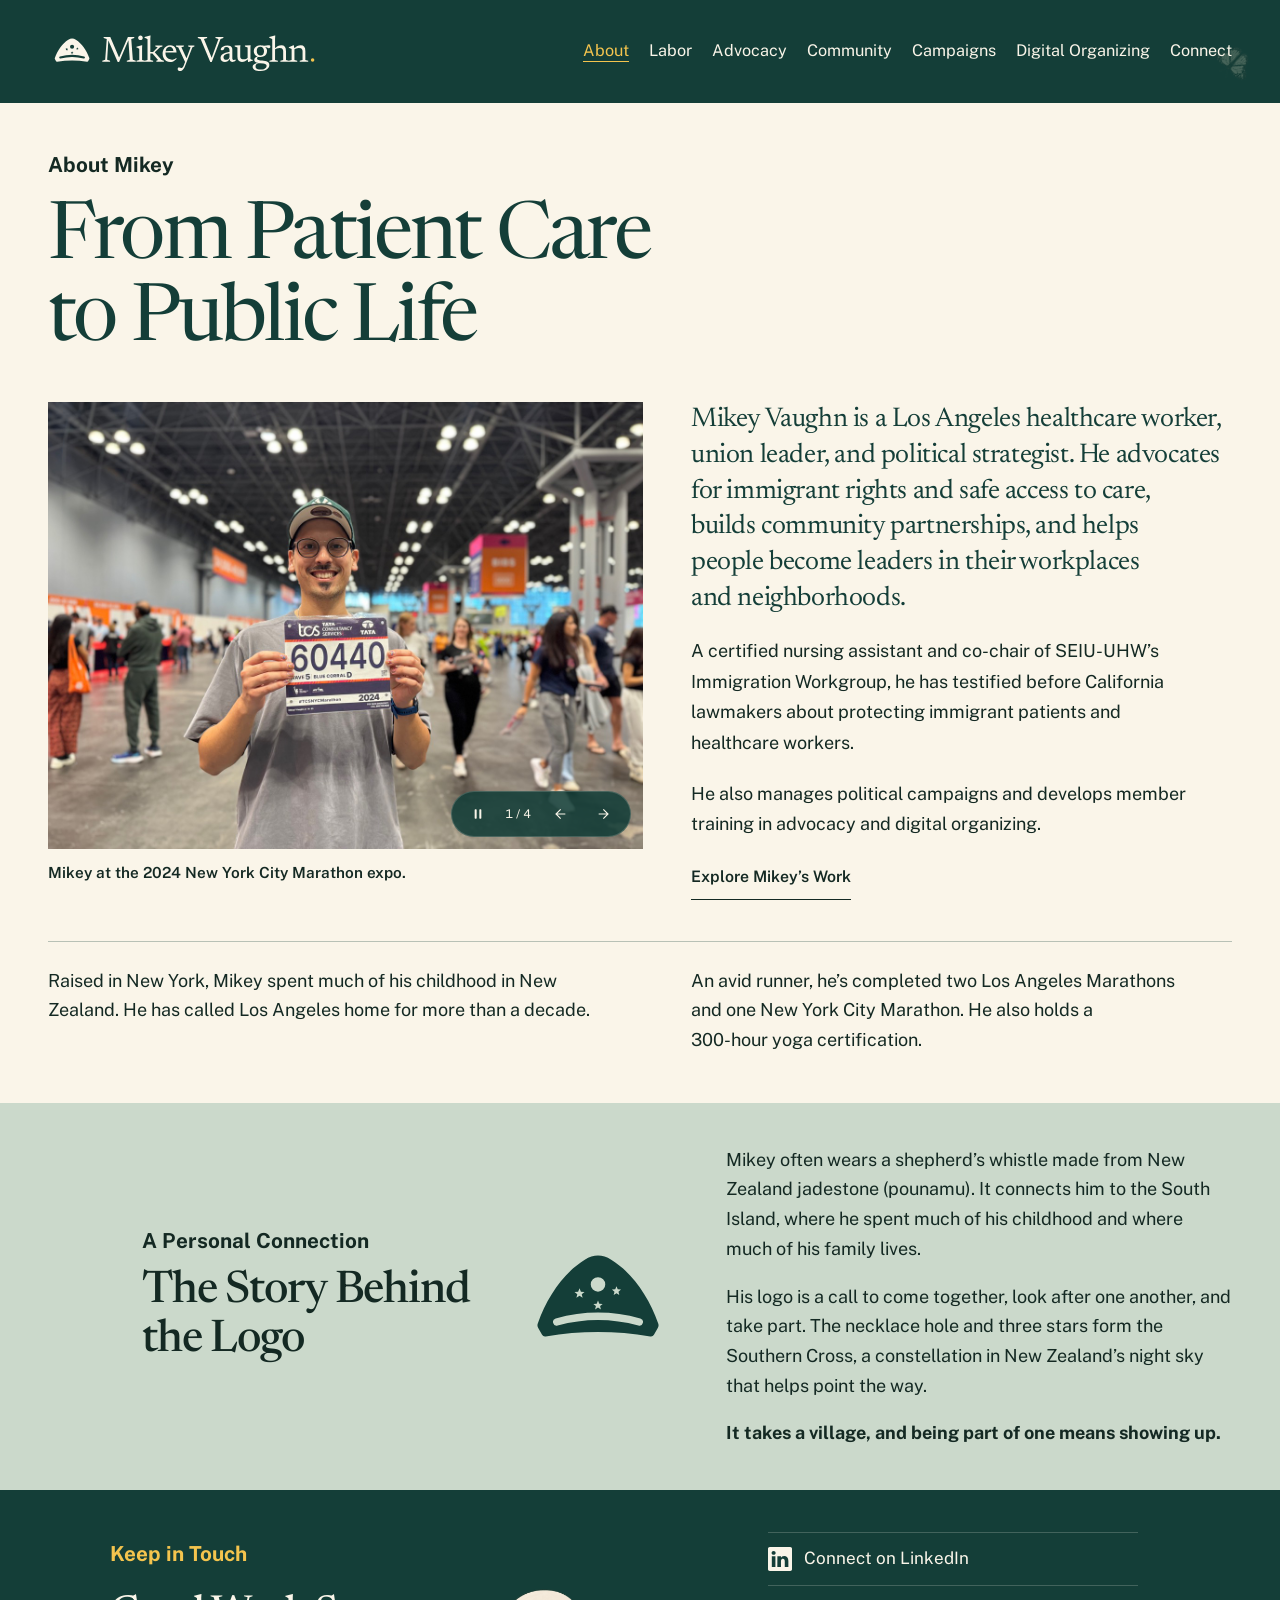
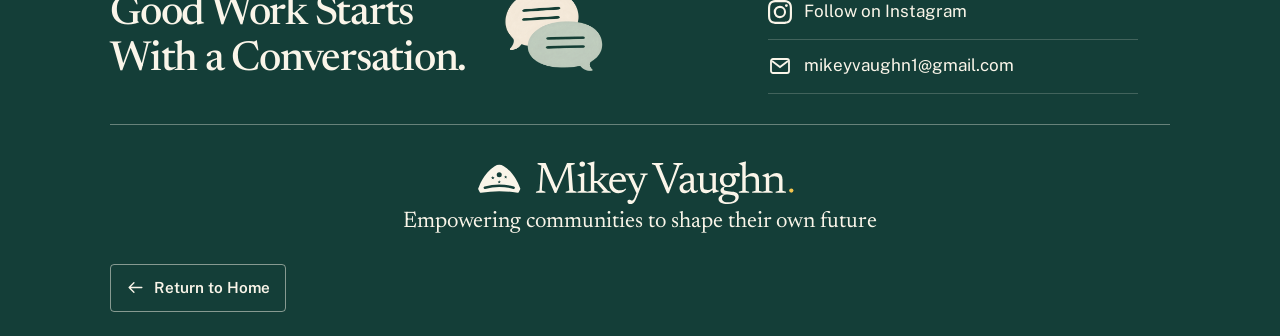
==== about.html @ 2dce151e "Add continuous mobile header butterfly flight with name and menu clearance" ====
<!doctype html>
<html lang="en">
<head>
  <meta charset="utf-8">
  <meta name="viewport" content="width=device-width, initial-scale=1">
  <meta name="description" content="Meet Mikey Vaughn, a Los Angeles healthcare worker, labor leader, and political strategist.">
  <meta name="theme-color" content="#143e38">
  <title>About Mikey | Mikey Vaughn</title>
  <link rel="preconnect" href="https://fonts.googleapis.com">
  <link rel="preconnect" href="https://fonts.gstatic.com" crossorigin>
  <link href="https://fonts.googleapis.com/css2?family=Archivo+Black&amp;family=Newsreader:opsz,wght@6..72,400;6..72,500&amp;family=Public+Sans:wght@400;500;600;700&amp;display=swap" rel="stylesheet">
  <link rel="stylesheet" href="styles.css?v=campaign-role-17">
  <link rel="icon" href="favicon.svg?v=14" type="image/svg+xml">
  <link rel="stylesheet" href="hero-carousel.css?v=full-frame-12">
  <link rel="stylesheet" href="about.css?v=logo-story-mobile-6">
  <link rel="stylesheet" href="butterfly.css?v=14">
  <link rel="canonical" href="https://mikeyvaughn.github.io/about.html">
  <meta property="og:type" content="website">
  <meta property="og:site_name" content="Mikey Vaughn">
  <meta property="og:title" content="About Mikey | Mikey Vaughn">
  <meta property="og:description" content="Meet Mikey Vaughn, a Los Angeles healthcare worker, labor leader, and political strategist.">
  <meta property="og:url" content="https://mikeyvaughn.github.io/about.html">
  <meta property="og:image" content="https://mikeyvaughn.github.io/mikey-vaughn-share-v4.png">
  <meta property="og:image:secure_url" content="https://mikeyvaughn.github.io/mikey-vaughn-share-v4.png">
  <meta property="og:image:type" content="image/png">
  <meta property="og:image:width" content="1200">
  <meta property="og:image:height" content="630">
  <meta property="og:image:alt" content="Mikey Vaughn on evergreen beside his name in cream with a yellow period. Portrait from the California Assembly hearing photograph by Aaron Stigile / News21.">
  <meta name="twitter:card" content="summary_large_image">
  <meta name="twitter:title" content="About Mikey | Mikey Vaughn">
  <meta name="twitter:description" content="Meet Mikey Vaughn, a Los Angeles healthcare worker, labor leader, and political strategist.">
  <meta name="twitter:image" content="https://mikeyvaughn.github.io/mikey-vaughn-share-v4.png">
  <meta name="twitter:image:alt" content="Mikey Vaughn on evergreen beside his name in cream with a yellow period.">
</head>
<body class="about-page">
  <a class="skip-link" href="#main">Skip to content</a>
  <div class="header-band"><header class="masthead wrap">
    <a class="wordmark brand-logo" href="index.html" aria-label="Mikey Vaughn, home"><img src="assets/mikey-vaughn-logo-southern-cross.svg?v=14" alt="Mikey Vaughn" width="800" height="140"></a>
    <button class="menu-toggle" type="button" aria-expanded="false" aria-controls="primary-navigation" hidden><span>Menu</span><svg viewBox="0 0 16 16" width="16" height="16" aria-hidden="true" focusable="false"><path class="menu-bars" d="M3 4h10M3 8h10M3 12h10" fill="none" stroke="currentColor" stroke-width="1.8" stroke-linecap="round" stroke-linejoin="round"/><path class="menu-close" d="m4 4 8 8M12 4l-8 8" fill="none" stroke="currentColor" stroke-width="1.8" stroke-linecap="round" stroke-linejoin="round"/></svg></button><nav id="primary-navigation" aria-label="Main navigation"><a href="about.html" aria-current="page">About</a>
      <a href="union-leadership.html">Labor</a>
      <a href="index.html#work">Advocacy</a>
      <a href="index.html#community">Community</a>
      <a href="index.html#campaigns">Campaigns</a>
      <a href="index.html#digital">Digital Organizing</a>
      <a href="index.html#connect">Connect</a>
    </nav>
  </header></div>
<main id="main">
  <section class="about-feature wrap" id="home" aria-labelledby="about-page-title">
    <div class="about-page-heading"><p class="eyebrow section-kicker">About Mikey</p><h1 id="about-page-title">From Patient Care<br>to Public Life</h1></div>
    <div class="about-profile">
<div class="about-documentary hero-carousel" data-hero-carousel role="region" aria-label="Mikey’s running photographs" aria-roledescription="carousel">
<div class="hero-carousel-stage" tabindex="0" aria-label="Photo gallery. Swipe or use the arrow keys to change photos.">
<figure class="hero-carousel-slide is-active" role="group" aria-roledescription="slide" aria-label="1 of 4" aria-hidden="false" data-photo="about-expo" data-title="Mikey at the 2024 New York City Marathon expo." data-meta=""><img src="assets/mikey-marathon-expo.jpg" alt="Mikey smiling and holding his 2024 New York City Marathon bib at the race expo." width="1280" height="960" fetchpriority="high"></figure>
<figure class="hero-carousel-slide" role="group" aria-roledescription="slide" aria-label="2 of 4" aria-hidden="true" data-photo="about-running" data-title="On the Marathon Course" data-meta="Los Angeles Marathon"><img data-src="assets/about-running-01.jpg" alt="Mikey running on the Los Angeles Marathon course." width="853" height="1280"></figure>
<figure class="hero-carousel-slide" role="group" aria-roledescription="slide" aria-label="3 of 4" aria-hidden="true" data-photo="about-race" data-title="Race-Day Energy" data-meta="Los Angeles Marathon"><img data-src="assets/about-running-02.jpg" alt="Mikey running with both arms raised during the Los Angeles Marathon." width="1280" height="850"></figure>
<figure class="hero-carousel-slide" role="group" aria-roledescription="slide" aria-label="4 of 4" aria-hidden="true" data-photo="about-medals" data-title="After the Marathon" data-meta="Los Angeles"><img data-src="assets/about-running-03.jpg" alt="Mikey smiling with his marathon medals after the Los Angeles Marathon." width="1200" height="1600"></figure>
        <div class="hero-carousel-controls">
          <div class="hero-carousel-playback"><button class="hero-carousel-button" type="button" data-playback aria-label="Pause slideshow" title="Pause slideshow"><svg viewBox="0 0 24 24" fill="currentColor" aria-hidden="true"><g data-pause-icon><rect x="7" y="5" width="3" height="14" rx="1"/><rect x="14" y="5" width="3" height="14" rx="1"/></g><g data-play-icon hidden><path d="m8 5 11 7-11 7Z"/></g></svg></button><span class="hero-carousel-position" data-position>1 / 4</span></div>
          <div class="hero-carousel-arrows"><button class="hero-carousel-button" type="button" data-previous aria-label="Previous photo"><svg viewBox="0 0 24 24" fill="none" stroke="currentColor" stroke-width="1.7" aria-hidden="true"><path d="m13 5-7 7 7 7M6 12h14"/></svg></button><button class="hero-carousel-button" type="button" data-next aria-label="Next photo"><svg viewBox="0 0 24 24" fill="none" stroke="currentColor" stroke-width="1.7" aria-hidden="true"><path d="m11 5 7 7-7 7M18 12H4"/></svg></button></div>
        </div>
</div>
<div class="hero-carousel-caption" aria-live="off" aria-atomic="true"><strong data-caption-title>Mikey at the 2024 New York City Marathon expo.</strong><span data-caption-meta></span></div>
</div>
      <div class="about-prose"><p class="about-lead">Mikey Vaughn is a Los Angeles healthcare worker, union leader, and political strategist. He advocates for immigrant rights and safe access to care, builds community partnerships, and helps people become leaders in their workplaces and neighborhoods.</p><p>A certified nursing assistant and co-chair of SEIU-UHW’s Immigration Workgroup, he has testified before California lawmakers about protecting immigrant patients and healthcare workers.</p><p>He also manages political campaigns and develops member training in advocacy and digital organizing.</p><a class="text-link" href="index.html#work">Explore Mikey’s Work</a></div>
    </div>
    <div class="about-personal-details"><p class="about-personal">Raised in New York, Mikey spent much of his childhood in New Zealand. He has called Los Angeles home for more than a decade.</p><p>An avid runner, he’s completed two Los Angeles Marathons and one New York City Marathon. He also holds a <span class="nowrap">300-hour</span> yoga certification.</p></div>
  </section>
  <section class="about-logo-story" aria-labelledby="logo-story-title"><div class="wrap about-story-layout"><div><div class="about-story-heading"><p class="eyebrow section-kicker">A Personal Connection</p><h2 id="logo-story-title">The Story Behind<br>the Logo</h2></div></div><svg xmlns="http://www.w3.org/2000/svg" viewBox="8 23 80 56" width="88" height="64" aria-hidden="true" focusable="false" class="about-story-symbol"><path fill="#143E38" fill-rule="evenodd" d="M11.5 67.6C17.2 51.6 27 37 40 29Q48 24 56 29C69 37 78.8 51.6 84.5 67.6Q85.05 69.1 84.15 70.55L81.9 74.55Q81.2 75.8 79.7 75.55Q48 70.2 16.3 75.55Q14.8 75.8 14.1 74.55L11.85 70.55Q10.95 69.1 11.5 67.6Z M43.6 44A4.4 4.4 0 1 0 52.4 44A4.4 4.4 0 1 0 43.6 44Z M36.800 46.300L37.628 48.361L39.843 48.511L38.139 49.935L38.681 52.089L36.800 50.908L34.919 52.089L35.461 49.935L33.757 48.511L35.972 48.361Z M59.200 45.100L59.950 46.968L61.958 47.104L60.414 48.394L60.905 50.346L59.200 49.276L57.495 50.346L57.986 48.394L56.442 47.104L58.450 46.968Z M48.000 53.700L48.776 55.632L50.853 55.773L49.255 57.108L49.763 59.127L48.000 58.020L46.237 59.127L46.745 57.108L45.147 55.773L47.224 55.632Z M22.35 64.61Q48 57.39 73.65 64.61A2.20216090 2.20216090 0 0 1 72.45 68.847694Q48 62.152306 23.55 68.847694A2.20216090 2.20216090 0 0 1 22.35 64.61Z"/></svg><div class="about-story-copy"><p>Mikey often wears a shepherd’s whistle made from New Zealand jadestone (pounamu). It connects him to the South Island, where he spent much of his childhood and where much of his family lives.</p><p>His logo is a call to come together, look after one another, and take part. The necklace hole and three stars form the Southern Cross, a constellation in New Zealand’s night sky that helps point the way.</p><p class="about-story-closing">It takes a village, and being part of one means showing up.</p></div></div></section>
    <footer id="connect" class="footer">
      <div class="wrap"><div class="footer-main"><div><p class="eyebrow section-kicker">Keep in Touch</p><div class="conversation-heading"><h2>Good Work Starts<br>With a Conversation.</h2><img src="assets/painted-conversation.png?v=painted-8" alt="" aria-hidden="true" width="960" height="720" loading="lazy"></div></div><div class="footer-links"><a href="https://www.linkedin.com/in/mikey-vaughn-5b9061a8/" target="_blank" rel="noopener noreferrer"><svg class="social-icon" viewBox="0 0 16 16" fill="currentColor" aria-hidden="true" focusable="false">
  <path d="M0 1.146C0 .513.526 0 1.175 0h13.65C15.474 0 16 .513 16 1.146v13.708c0 .633-.526 1.146-1.175 1.146H1.175C.526 16 0 15.487 0 14.854zm4.943 12.248V6.169H2.542v7.225zm-1.2-8.212c.837 0 1.358-.554 1.358-1.248-.015-.709-.52-1.248-1.342-1.248S2.4 3.226 2.4 3.934c0 .694.521 1.248 1.327 1.248zm4.908 8.212V9.359c0-.216.016-.432.08-.586.173-.431.568-.878 1.232-.878.869 0 1.216.662 1.216 1.634v3.865h2.401V9.25c0-2.22-1.184-3.252-2.764-3.252-1.274 0-1.845.7-2.165 1.193v.025h-.016l.016-.025V6.169h-2.4c.03.678 0 7.225 0 7.225z"/>
</svg><span>Connect on LinkedIn</span></a><a href="https://www.instagram.com/mikeyv_costa/" target="_blank" rel="noopener noreferrer"><svg class="social-icon" viewBox="0 0 16 16" fill="currentColor" aria-hidden="true" focusable="false">
  <path d="M8 0C5.829 0 5.556.01 4.703.048 3.85.088 3.269.222 2.76.42a3.9 3.9 0 0 0-1.417.923A3.9 3.9 0 0 0 .42 2.76C.222 3.268.087 3.85.048 4.7.01 5.555 0 5.827 0 8.001c0 2.172.01 2.444.048 3.297.04.852.174 1.433.372 1.942.205.526.478.972.923 1.417.444.445.89.719 1.416.923.51.198 1.09.333 1.942.372C5.555 15.99 5.827 16 8 16s2.444-.01 3.298-.048c.851-.04 1.434-.174 1.943-.372a3.9 3.9 0 0 0 1.416-.923c.445-.445.718-.891.923-1.417.197-.509.332-1.09.372-1.942C15.99 10.445 16 10.173 16 8s-.01-2.445-.048-3.299c-.04-.851-.175-1.433-.372-1.941a3.9 3.9 0 0 0-.923-1.417A3.9 3.9 0 0 0 13.24.42c-.51-.198-1.092-.333-1.943-.372C10.443.01 10.172 0 7.998 0zm-.717 1.442h.718c2.136 0 2.389.007 3.232.046.78.035 1.204.166 1.486.275.373.145.64.319.92.599s.453.546.598.92c.11.281.24.705.275 1.485.039.843.047 1.096.047 3.231s-.008 2.389-.047 3.232c-.035.78-.166 1.203-.275 1.485a2.5 2.5 0 0 1-.599.919c-.28.28-.546.453-.92.598-.28.11-.704.24-1.485.276-.843.038-1.096.047-3.232.047s-2.39-.009-3.233-.047c-.78-.036-1.203-.166-1.485-.276a2.5 2.5 0 0 1-.92-.598 2.5 2.5 0 0 1-.6-.92c-.109-.281-.24-.705-.275-1.485-.038-.843-.046-1.096-.046-3.233s.008-2.388.046-3.231c.036-.78.166-1.204.276-1.486.145-.373.319-.64.599-.92s.546-.453.92-.598c.282-.11.705-.24 1.485-.276.738-.034 1.024-.044 2.515-.045zm4.988 1.328a.96.96 0 1 0 0 1.92.96.96 0 0 0 0-1.92m-4.27 1.122a4.109 4.109 0 1 0 0 8.217 4.109 4.109 0 0 0 0-8.217m0 1.441a2.667 2.667 0 1 1 0 5.334 2.667 2.667 0 0 1 0-5.334"/>
</svg><span>Follow on Instagram</span></a><a href="mailto:mikeyvaughn1@gmail.com"><svg class="social-icon" viewBox="0 0 24 24" fill="none" stroke="currentColor" stroke-width="1.8" aria-hidden="true" focusable="false"><rect x="3" y="5" width="18" height="14" rx="2"/><path d="m4 7 8 6 8-6"/></svg><span>mikeyvaughn1@gmail.com</span></a></div></div><div class="footer-bottom"><a class="wordmark brand-logo" href="index.html"><img src="assets/mikey-vaughn-logo-southern-cross.svg?v=14" alt="Mikey Vaughn" width="800" height="140"></a><p class="brand-tagline"><span>Empowering communities</span> <span>to shape their own future</span></p></div><div class="footer-utilities"><a class="return-home" href="index.html#home"><svg viewBox="0 0 24 24" fill="none" stroke="currentColor" stroke-width="1.7" stroke-linecap="round" stroke-linejoin="round" aria-hidden="true"><path d="m10 6-6 6 6 6M4 12h16"/></svg><span>Return to Home</span></a></div></div>
    </footer>
</main>
  <script>
    (() => {
      const header = document.querySelector('.masthead');
      const toggle = header.querySelector('.menu-toggle');
      const nav = header.querySelector('nav');
      const mobile = window.matchMedia('(max-width: 760px)');
      const closeMenu = () => {
        header.classList.remove('menu-open');
        toggle.setAttribute('aria-expanded', 'false');
      };
      header.classList.add('menu-ready');
      toggle.hidden = false;
      toggle.addEventListener('click', () => {
        const open = toggle.getAttribute('aria-expanded') !== 'true';
        header.classList.toggle('menu-open', open);
        toggle.setAttribute('aria-expanded', String(open));
      });
      nav.addEventListener('click', event => {
        if (mobile.matches && event.target.closest('a')) closeMenu();
      });
      header.addEventListener('keydown', event => {
        if (event.key === 'Escape' && toggle.getAttribute('aria-expanded') === 'true') {
          closeMenu();
          toggle.focus();
        }
      });
      mobile.addEventListener('change', closeMenu);
    })();
  </script>
  <script src="hero-carousel.js?v=3" defer></script>
  <button class="back-to-top" type="button" data-back-to-top aria-label="Back to top" title="Back to top" hidden><svg viewBox="0 0 24 24" fill="none" stroke="currentColor" stroke-width="1.8" stroke-linecap="round" stroke-linejoin="round" aria-hidden="true" focusable="false"><path d="m6 11 6-6 6 6M12 5v14"/></svg><span>Back to top</span></button>
  <script src="back-to-top.js?v=1" defer></script>
<div class="mfv-butterfly-surface" aria-hidden="true"><div class="mfv-butterfly"><svg xmlns="http://www.w3.org/2000/svg" viewBox="0 0 200 160" fill="none">
<defs>
 <image id="monarch-art" href="assets/monarch-natural-cream.png" x="0" y="50" width="200" height="100"/>
 <clipPath id="left-fore"><path d="M0 0H97V85L43 123H0Z"/></clipPath>
 <clipPath id="left-hind"><path d="M97 84V160H0V122H44Z"/></clipPath>
 <clipPath id="right-fore"><path d="M200 0H103V85L157 123H200Z"/></clipPath>
 <clipPath id="right-hind"><path d="M103 84V160H200V122H156Z"/></clipPath>
 <clipPath id="monarch-center"><path d="M94 0H106V160H94Z"/></clipPath>
</defs>
<g class="wing-left"><g class="hindwing"><use href="#monarch-art" clip-path="url(#left-hind)"/></g><g class="forewing"><use href="#monarch-art" clip-path="url(#left-fore)"/></g></g>
<g class="wing-right"><g class="hindwing"><use href="#monarch-art" clip-path="url(#right-hind)"/></g><g class="forewing"><use href="#monarch-art" clip-path="url(#right-fore)"/></g></g>
<use href="#monarch-art" clip-path="url(#monarch-center)"/>
</svg></div></div>
<script src="butterfly.js?v=21" defer></script>
</body>
</html>
---- styles.css ----
:root{--pine:#143e38;--paper:#faf5e9;--gold:#f4c44e;--ink:#142923;--sage:#cbd9cb;--line:#b8c1b6;--sans:'Public Sans',system-ui,sans-serif;--serif:'Newsreader',Georgia,serif;--display:'Archivo Black','Arial Black',sans-serif;color-scheme:light}
*{box-sizing:border-box}html{scroll-behavior:smooth;scroll-padding-top:24px}body{margin:0;background:var(--paper);color:var(--ink);font-family:var(--sans);font-size:17px;line-height:1.65;-webkit-font-smoothing:antialiased}h1,h2,h3,p,figure{margin:0}a{color:inherit;text-underline-offset:5px;text-decoration-thickness:1px}a:hover{text-decoration-thickness:2px}a:focus-visible,summary:focus-visible{outline:3px solid #a55c0f;outline-offset:6px}img{display:block;width:100%;height:auto}h1,h2,h3{font-weight:400;text-wrap:balance}p{text-wrap:pretty}.wrap{width:min(1200px,calc(100% - 96px));margin-inline:auto}.section{padding-block:106px}.eyebrow{font-size:.75rem;font-weight:600;letter-spacing:.105em;line-height:1.5;text-transform:none}.text-link{display:inline-block;font-size:.9rem;font-weight:600;padding-bottom:4px;text-decoration:none;border-bottom:1px solid currentColor}.text-link:hover{border-bottom-width:2px;padding-bottom:3px}.skip-link{position:absolute;left:16px;top:-100px;padding:12px 20px;background:var(--gold);z-index:5}.skip-link:focus{top:12px}.preview-note{font-size:.7rem;padding:8px 48px;border-bottom:1px solid var(--line);display:flex;justify-content:space-between;gap:20px;color:var(--pine);letter-spacing:.04em}.masthead{display:flex;justify-content:space-between;align-items:center;padding-block:27px;border-bottom:1px solid var(--pine);gap:28px}.wordmark{font-family:var(--display);font-size:1.06rem;letter-spacing:-.055em;text-transform:none;text-decoration:none;white-space:nowrap}.wordmark-period{color:#93620a}.masthead nav{display:flex;gap:27px;flex-wrap:wrap;font-size:.82rem}.masthead nav a{text-decoration:none}.masthead nav a:hover{text-decoration:underline}.hero{display:grid;grid-template-columns:1fr 1.12fr;gap:64px;padding-top:54px;padding-bottom:52px;align-items:stretch}.hero-copy{display:flex;flex-direction:column;align-items:flex-start}.hero h1{font-family:var(--serif);font-size:clamp(5rem,8.8vw,8rem);line-height:.88;letter-spacing:-.055em;margin:35px 0 25px;color:var(--pine)}.hero h1 span{font-style:normal}.hero-intro{max-width:345px}.hero-role{font-size:1.14rem;font-weight:600;line-height:1.5;margin-bottom:14px}.hero-intro>p:not(.hero-role){font-size:.96rem;line-height:1.7;margin-bottom:22px}.hero-bottom{font-size:.7rem;font-weight:500;margin-top:auto;padding-top:40px;letter-spacing:.02em}.hero-photo{display:flex;flex-direction:column}.hero-photo img{height:540px;object-fit:cover;object-position:51% 38%}.hero-photo figcaption{font-size:.72rem;line-height:1.5;padding-top:13px;display:flex;justify-content:space-between;gap:12px}.hero-photo figcaption span{font-weight:600}.statement{background:var(--pine);color:var(--paper);padding-block:70px}.statement-grid{display:grid;grid-template-columns:1.3fr 1fr;gap:80px;align-items:center}.statement .eyebrow{color:var(--gold);margin-bottom:22px}.statement h2{font-family:var(--serif);font-size:clamp(2.5rem,4.3vw,4rem);line-height:1.03;letter-spacing:-.035em}.statement-copy{font-size:1rem;line-height:1.8;max-width:420px}.statement-copy p+p{margin-top:18px}.section-heading{margin-bottom:46px}.section-heading .eyebrow{margin-bottom:20px}.section-heading h2,.about h2{font-family:var(--serif);font-size:clamp(2.7rem,4.6vw,4.2rem);line-height:1.04;letter-spacing:-.04em;color:var(--pine)}.feature-story{display:grid;grid-template-columns:1.2fr 1fr;gap:66px;align-items:center}.feature-story figure img{aspect-ratio:1.15;object-fit:cover;object-position:39% 50%}.feature-story figcaption{font-size:.69rem;line-height:1.6;margin-top:12px;max-width:100%}.feature-copy h3,.public-record h3{font-family:var(--serif);font-size:2.6rem;line-height:1.06;letter-spacing:-.03em;margin:16px 0 22px}.feature-copy>p:not(.eyebrow){font-size:.97rem;margin-bottom:17px}.role-list{margin:28px 0;font-size:.78rem;border-top:1px solid var(--line)}.role-list>div{display:grid;grid-template-columns:65px 1fr;gap:15px;padding-block:12px;border-bottom:1px solid var(--line)}.role-list dt{font-weight:600}.role-list dd{margin:0}.public-record{display:grid;grid-template-columns:1fr 1fr;gap:66px;border-top:1px solid var(--pine);padding-top:37px;margin-top:54px}.public-record article{max-width:500px}.public-record h3{font-size:2.25rem;margin:16px 0 18px}.public-record p:not(.eyebrow){font-size:.95rem;margin-bottom:24px}.community{background:var(--sage);padding-block:88px 32px}.community-layout{display:grid;grid-template-columns:1fr 1.2fr;gap:100px}.community-intro h2{font-family:var(--serif);font-size:clamp(2.7rem,4.8vw,4.3rem);line-height:1.02;letter-spacing:-.035em;margin-block:24px}.community-intro h2 em{font-weight:400}.community-intro>p:last-child{font-size:.95rem;max-width:300px}.community-stories article{padding-bottom:27px;margin-bottom:27px;border-bottom:1px solid #849e89}.community-stories article:last-child{border-bottom:0;margin-bottom:0}.community-stories h3{font-family:var(--serif);font-size:1.9rem;line-height:1.2;margin:12px 0}.community-stories article>p:last-child{font-size:.95rem}.relationship-strip{margin-top:48px;padding-top:25px;border-top:1px solid #849e89;display:flex;justify-content:space-between;gap:20px;flex-wrap:wrap;font-size:.76rem;font-weight:600}.campaign-heading{display:grid;grid-template-columns:1.2fr 1fr;gap:80px;align-items:end}.campaign-heading>p{font-size:.97rem;max-width:400px}.campaign-grid{display:grid;grid-template-columns:1fr 1fr;border-top:1px solid var(--pine);border-bottom:1px solid var(--pine)}.campaign{padding:36px 45px 38px 0}.campaign+.campaign{padding:36px 0 38px 45px;border-left:1px solid var(--line)}.campaign-location{font-size:.76rem;margin-bottom:20px}.campaign h3{font-family:var(--serif);font-size:3.4rem;line-height:1.05;letter-spacing:-.035em}.campaign-office{font-size:1rem;margin-top:5px}.campaign-rule{height:5px;width:45px;background:var(--gold);margin:27px 0}.campaign .eyebrow{font-size:.68rem;letter-spacing:.065em;margin-bottom:15px}.campaign>.eyebrow+p{font-size:.95rem;max-width:440px;margin-bottom:22px}.campaign-note{display:grid;grid-template-columns:1fr 2fr;gap:40px;padding-top:28px}.campaign-note p{font-size:.85rem;max-width:620px}.digital{background:var(--pine);color:var(--paper);padding-block:90px}.digital-grid{display:grid;grid-template-columns:1fr 1fr;gap:110px}.digital .eyebrow{color:var(--gold)}.digital h2{font-family:var(--serif);font-size:clamp(2.8rem,4.7vw,4.3rem);line-height:1.03;letter-spacing:-.04em;margin:24px 0}.digital h2 em{font-weight:400}.digital-grid>div>p:not(.eyebrow){font-size:.97rem;max-width:410px;margin-bottom:25px}.digital-story{display:block;text-decoration:none;border-top:1px solid #67827a;padding-block:25px 30px}.digital-story h3{font-family:var(--serif);font-size:2.4rem;line-height:1.05;letter-spacing:-.025em;margin:16px 0}.story-description{display:block;font-size:.85rem;max-width:350px}.story-action{display:inline-block;font-size:.78rem;font-weight:600;border-bottom:1px solid currentColor;margin-top:18px}.digital-story:hover .story-action{border-bottom-width:2px}.digital-training{border-top:1px solid #67827a;padding-top:24px}.digital-training>p:last-child{font-size:.85rem;line-height:1.8;margin-top:12px}.about>.eyebrow{margin-bottom:22px}.about-layout{display:grid;grid-template-columns:1fr 1fr;gap:110px}.about-layout>div>p{font-size:1rem;margin-bottom:20px}.about-links{display:flex;flex-wrap:wrap;gap:18px 28px;padding-top:8px}.about-links a{font-size:.78rem}.footer{background:var(--pine);color:var(--paper);padding-block:66px 25px}.footer-main{display:flex;justify-content:space-between;gap:40px;align-items:end;padding-bottom:52px}.footer .eyebrow{color:var(--gold);margin-bottom:22px}.footer h2{font-family:var(--serif);font-size:clamp(2.5rem,4vw,3.6rem);line-height:1.05;letter-spacing:-.03em}.footer-links{display:flex;flex-direction:column;gap:15px;font-size:.95rem}.footer-bottom{border-top:1px solid #67827a;padding-top:26px;display:flex;align-items:center;justify-content:space-between;gap:20px}.footer-bottom .wordmark-period{color:var(--gold)}.footer-bottom p{font-size:.74rem}.photo-credit{font-size:.65rem;line-height:1.7;margin-top:28px;max-width:820px}
@media(min-width:1440px){.hero h1{font-size:8.5rem}.hero-photo img{height:585px}}
@media(max-width:1000px){.wrap{width:calc(100% - 64px)}.masthead nav{gap:17px}.hero{gap:36px}.hero h1{font-size:7rem}.hero-photo img{height:530px}.statement-grid,.feature-story,.community-layout,.campaign-heading,.digital-grid,.about-layout{gap:42px}.feature-copy h3{font-size:2.2rem}.campaign h3{font-size:2.8rem}.campaign-note{grid-template-columns:1fr 2fr}.relationship-strip{justify-content:flex-start;gap:15px 28px}}
@media(max-width:760px){body{font-size:16px}.wrap{width:calc(100% - 40px)}.preview-note{padding:8px 20px}.preview-note span{display:none}.masthead{display:block;padding-block:20px}.masthead nav{margin-top:18px;gap:10px 22px;font-size:.78rem}.hero{grid-template-columns:1fr;gap:30px;padding-top:34px;padding-bottom:34px}.hero h1{font-size:clamp(5.7rem,17vw,8rem);margin:28px 0}.hero-intro{max-width:480px}.hero-role br{display:none}.hero-bottom{padding-top:28px}.hero-photo img{height:auto;aspect-ratio:1.1;object-position:50% 36%}.hero-photo figcaption{font-size:.69rem}.statement{padding-block:48px}.statement-grid{grid-template-columns:1fr;gap:26px}.statement h2{font-size:2.8rem}.statement-copy{max-width:none}.section{padding-block:62px}.section-heading{margin-bottom:32px}.section-heading h2,.about h2{font-size:2.8rem}.feature-story{grid-template-columns:1fr;gap:30px}.feature-story figure img{aspect-ratio:1.35;object-position:40% 40%}.feature-copy h3{font-size:2.5rem}.public-record{grid-template-columns:1fr;gap:34px;margin-top:38px;padding-top:30px}.public-record article+article{border-top:1px solid var(--line);padding-top:30px}.public-record h3{font-size:2.2rem}.community{padding-block:58px 28px}.community-layout{grid-template-columns:1fr;gap:38px}.community-intro h2{font-size:3.15rem}.community-intro>p:last-child{max-width:450px}.community-stories h3{font-size:1.9rem}.relationship-strip{margin-top:30px}.campaign-heading{grid-template-columns:1fr;gap:24px}.campaign-heading>p{max-width:none}.campaign-grid{grid-template-columns:1fr}.campaign,.campaign+.campaign{padding:30px 0;border-left:0}.campaign+.campaign{border-top:1px solid var(--line)}.campaign h3{font-size:3rem}.campaign-note{grid-template-columns:1fr;gap:14px}.digital{padding-block:60px}.digital-grid{grid-template-columns:1fr;gap:38px}.digital h2{font-size:3.1rem}.digital-grid>div>p:not(.eyebrow){max-width:none}.digital-story h3{font-size:2.4rem}.about-layout{grid-template-columns:1fr;gap:26px}.footer{padding-top:50px}.footer-main{align-items:start;flex-direction:column;gap:32px;padding-bottom:38px}.footer h2{font-size:2.7rem}.footer-bottom{align-items:start;flex-direction:column;gap:12px}.photo-credit{font-size:.65rem}}
@media(prefers-reduced-motion:reduce){html{scroll-behavior:auto}}

/* Editorial hierarchy: prominent titles, comfortable reading, quiet metadata. */
h2,h3{font-weight:500}
.section-heading h2,.about h2{font-size:clamp(3rem,5.5vw,4.7rem)}
.feature-copy h3{font-size:clamp(2.4rem,3.6vw,3rem)}
.public-record h3{font-size:clamp(2.2rem,3.4vw,2.8rem)}
.hero-intro>p:not(.hero-role),.feature-copy>p:not(.eyebrow),.public-record p:not(.eyebrow),.community-intro>p:last-child,.community-stories article>p:last-child,.campaign-heading>p,.campaign>.eyebrow+p,.digital-grid>div>p:not(.eyebrow),.story-description,.digital-training>p:last-child{font-size:1rem;line-height:1.75}
.community-stories h3{font-size:2.05rem}
@media(max-width:760px){.section-heading h2,.about h2{font-size:clamp(2.65rem,10vw,3.2rem)}.feature-copy h3{font-size:2.5rem}.public-record h3{font-size:2.25rem}.community-stories h3{font-size:1.95rem}}
/* Evergreen masthead and dedicated union portfolio. */
.header-band{background:var(--pine);color:var(--paper)}
.masthead{border-bottom:0;min-height:92px}
.masthead .wordmark-period{color:var(--gold)}
.masthead nav{gap:22px;font-size:.78rem}
.masthead nav a[aria-current=page]{color:var(--gold);text-decoration:underline}
.organization-logo{display:block;text-decoration:none;width:fit-content;margin-bottom:25px}
.organization-logo img{height:auto;object-fit:contain}
.rainbow-logo{width:min(240px,100%)}
.wfp-logo{width:min(250px,100%);margin-top:30px}
.union-intro{padding-block:70px 48px}
.union-intro h1{font-family:var(--serif);font-size:clamp(4rem,8vw,7rem);line-height:1.02;letter-spacing:-.05em;margin:28px 0 36px;color:var(--pine)}
.union-deck{display:grid;grid-template-columns:1fr 1fr;gap:80px;align-items:center}
.union-deck-title{font-family:var(--serif);font-size:2.6rem;line-height:1.1;letter-spacing:-.025em}
.union-deck>p:last-child{max-width:460px;font-size:1.05rem}
.union-image img{height:510px;object-fit:cover;object-position:50% 35%}
.union-image figcaption{font-size:.75rem;margin-top:12px;line-height:1.6}
.union-role-grid{display:grid;grid-template-columns:1fr 1fr;gap:0 65px}
.union-role-grid article{border-top:1px solid var(--line);padding:25px 0 32px}
.union-role-grid h3{font-family:var(--serif);font-size:2.15rem;line-height:1.12;margin-bottom:16px;letter-spacing:-.025em}
.union-role-grid p{font-size:1rem;max-width:460px}
.union-record{margin-top:0}
.union-org{margin-top:55px;padding:28px 0;border-top:1px solid var(--line);display:grid;grid-template-columns:220px 1fr;gap:60px;align-items:center}
.union-org img{width:100%;height:auto}.union-org .eyebrow{margin-bottom:10px}.union-org .text-link{margin-top:14px}
@media(max-width:1000px){.masthead{gap:20px}.masthead nav{gap:14px;font-size:.73rem}}
@media(max-width:760px){.masthead{min-height:0}.masthead nav{gap:12px 20px;font-size:.8rem}.union-intro{padding-block:42px 30px}.union-intro h1{font-size:clamp(3.7rem,14vw,5rem)}.union-deck{grid-template-columns:1fr;gap:24px}.union-deck-title{font-size:2.4rem}.union-image img{height:auto;aspect-ratio:1.05;object-position:50% 30%}.union-role-grid{grid-template-columns:1fr}.union-org{grid-template-columns:1fr;gap:25px}.union-org img{max-width:230px}}
/* Readability pass requested by Christopher: generous type at every level. */
html{font-size:112.5%}body{font-size:1rem}
.eyebrow,.campaign .eyebrow{font-size:.78rem;letter-spacing:.075em}
.masthead nav{font-size:.82rem;gap:20px}
.preview-note{font-size:.72rem}
.hero-bottom,.hero-photo figcaption,.feature-story figcaption,.union-image figcaption,.campaign-location,.relationship-strip,.footer-bottom p{font-size:.78rem}
.role-list{font-size:.85rem}.text-link,.about-links a{font-size:.88rem}
.campaign-note p,.digital-training>p:last-child,.story-description{font-size:.95rem}
.story-action{font-size:.85rem}.photo-credit{font-size:.72rem}
@media(max-width:1000px){.masthead{align-items:flex-start}.masthead nav{font-size:.8rem;gap:14px 18px;justify-content:flex-end}.hero h1{font-size:6.2rem}}
@media(max-width:760px){.masthead nav{justify-content:flex-start;font-size:.82rem;gap:14px 22px}.hero h1{font-size:clamp(3.9rem,18vw,7rem)}.hero-intro{max-width:none}.hero-bottom{font-size:.76rem}.hero-photo figcaption{font-size:.75rem;flex-wrap:wrap}.hero-role{font-size:1.1rem}.section-heading h2,.about h2{font-size:clamp(2.4rem,10vw,3.2rem)}.feature-copy h3{font-size:2.25rem}.community-intro h2,.digital h2{font-size:2.8rem}.campaign h3{font-size:2.7rem}.union-intro h1{font-size:clamp(3rem,14vw,5rem)}.union-deck-title{font-size:2.2rem}}
/* Supporting imagery gives the quieter columns an editorial purpose. */
.community-art{width:100%;max-width:420px;height:auto;margin-top:46px}
.campaign-photo{margin-bottom:28px;overflow:hidden}
.campaign-photo img{aspect-ratio:1.6;object-fit:cover;object-position:50% 32%}
.campaign:nth-child(2) .campaign-photo img{object-position:50% 26%}
.interview-visual{margin-top:38px;max-width:490px}
.interview-visual img{width:100%;aspect-ratio:1.45;object-fit:cover;object-position:50% 28%}
.interview-visual figcaption{font-size:.75rem;line-height:1.6;margin-top:13px}
.care-art{margin-top:35px;width:100%;max-width:350px;height:auto}
@media(max-width:760px){.community-art{max-width:330px;margin-top:30px}.interview-visual{margin-top:30px}.care-art{max-width:260px;margin-top:22px}.campaign-photo img{aspect-ratio:1.4}}
.interview-visual img{object-position:50% 37%}
.interview-visual img{object-position:50% 40%}
/* Cover-photo and spacing review: complete faces, balanced columns, solid marks. */
.hero-intro{max-width:390px}
.community-intro>p{max-width:360px}
.community-art{width:82%;max-width:330px;margin:38px 0 0}
.care-art{width:68%;max-width:235px;margin:28px 0 0}
.digital-grid{grid-template-columns:1.15fr 1fr;gap:84px;align-items:center}
.digital-intro{max-width:520px}
.digital-grid>.digital-intro>p:not(.eyebrow){max-width:485px}
.interview-visual{margin:0 auto;width:min(100%,310px);max-width:310px}
.interview-visual img{width:100%;height:auto;aspect-ratio:9/16;object-fit:contain;object-position:center}
.interview-visual figcaption{font-size:.75rem;margin-top:14px}
.digital-article-grid{display:grid;grid-template-columns:repeat(3,minmax(0,1fr));gap:36px;margin-top:58px}
.digital-article-grid h3{font-family:var(--serif);font-size:2rem;font-weight:500;line-height:1.12;letter-spacing:-.025em;margin:17px 0}
.digital-article-grid .digital-story,.digital-article-grid .digital-training{padding:25px 0 0;border-top:1px solid #67827a}
.digital-article-grid .eyebrow{font-size:.73rem;letter-spacing:.045em}
.digital-article-grid .story-description,.digital-article-grid .digital-training>p:last-child{font-size:.95rem;line-height:1.75}
.about-layout{align-items:start}
@media(max-width:1000px){.digital-grid{gap:48px}.digital-article-grid{gap:25px}.digital-article-grid h3{font-size:1.8rem}}
@media(max-width:760px){.community-art{width:78%;max-width:285px;margin-top:30px}.care-art{width:58%;max-width:190px;margin-top:26px}.digital-grid{grid-template-columns:1fr;gap:38px}.interview-visual{width:min(100%,300px)}.digital-article-grid{grid-template-columns:1fr;gap:32px;margin-top:40px}.digital-article-grid h3{font-size:2rem}.digital-article-grid .eyebrow{font-size:.78rem}.digital-intro{max-width:none}.about-layout{gap:34px}}
.nowrap{white-space:nowrap}
/* Supporting text is part of the reading hierarchy, not fine print. */
.hero-bottom{font-size:1.08rem;font-weight:500;line-height:1.5;letter-spacing:0;max-width:36ch}
.eyebrow,.campaign .eyebrow,.digital-article-grid .eyebrow{font-size:.9rem;line-height:1.45;letter-spacing:.01em;text-transform:none;font-weight:600}
.campaign-location,.relationship-strip,.footer-bottom p,.hero-photo figcaption,.feature-story figcaption,.union-image figcaption,.interview-visual figcaption{font-size:.85rem;letter-spacing:0;line-height:1.55}
.masthead nav{font-size:.9rem}
@media(max-width:760px){.hero-bottom{font-size:1.05rem;padding-top:28px}.masthead nav{font-size:.9rem;gap:12px 20px}.eyebrow,.campaign .eyebrow,.digital-article-grid .eyebrow{font-size:.9rem}}
/* Center the two illustrated introductions; tighten the surrounding composition. */
.community-intro{text-align:center;align-self:center}
.community-intro>p{margin-inline:auto}
.community-art{margin:32px auto 0;max-width:310px}
.about-heading{text-align:center}
.about-heading>.eyebrow{margin-bottom:20px}
.care-art{margin:26px auto 0;max-width:220px}
.about-layout{gap:72px;align-items:center}
.digital-grid{grid-template-columns:minmax(0,1fr) minmax(270px,330px);gap:58px;max-width:1060px;align-items:center}
.digital-intro{max-width:none}
.digital-grid>.digital-intro>p:not(.eyebrow){max-width:55ch}
.interview-visual{width:100%;max-width:330px}
.interview-visual figcaption{font-size:.85rem}
.digital-article-grid{max-width:1060px;margin-top:42px;gap:30px}
.digital{padding-block:68px}
.footer>.wrap{max-width:1060px}
.footer-main{display:grid;grid-template-columns:minmax(0,1.5fr) minmax(0,1fr);gap:64px;align-items:center;padding-bottom:36px}
.footer-links{justify-self:start;gap:20px}
.footer{padding-top:52px}
.footer-bottom{padding-top:24px}
.photo-credit{max-width:none;margin-top:22px}
@media(max-width:1000px) and (min-width:761px){.digital-grid{grid-template-columns:minmax(0,1fr) 270px;gap:38px}.digital h2{font-size:3rem}.about-layout{gap:42px}.footer-main{gap:40px}.footer h2{font-size:2.7rem}}
@media(max-width:760px){.community-intro{width:100%;max-width:500px;margin-inline:auto}.community-art{margin-top:26px;max-width:265px}.about-heading{width:100%}.care-art{margin-top:22px;max-width:180px}.about-layout{gap:28px}.digital-grid{grid-template-columns:1fr;gap:28px}.interview-visual{width:min(100%,290px)}.digital{padding-block:52px}.digital-article-grid{gap:28px;margin-top:34px}.footer-main{grid-template-columns:1fr;gap:28px;padding-bottom:30px}.footer-links{justify-self:start}.footer{padding-top:42px}.photo-credit{margin-top:18px}}
/* An editorial section signature, distinct from article metadata. */
.eyebrow.section-kicker{display:flex;align-items:center;gap:12px;font-size:1rem;font-weight:700;line-height:1.45;letter-spacing:.015em;text-transform:none}

.community-intro>.section-kicker,.about-heading>.section-kicker{justify-content:center}
.hero-copy>.section-kicker{font-size:.95rem}
.hero h1{margin-top:28px}
@media(max-width:760px){.eyebrow.section-kicker{font-size:.95rem;gap:10px}}

/* Revised illustration and credit treatment, November 25. */
.section-kicker::before{content:none}
.community-art{max-width:330px}
.care-art{width:74%;max-width:255px}
.photography-credits{margin-top:20px;font-size:.82rem;line-height:1.6}
.photography-credits summary{width:fit-content;padding:7px 0;font-weight:500;cursor:pointer;text-underline-offset:4px}
.photography-credits summary:hover{text-decoration:underline}
.photography-credits dl{display:grid;grid-template-columns:1fr 1fr;gap:18px 40px;max-width:880px;margin:18px 0 0;padding-top:18px;border-top:1px solid #67827a}
.photography-credits dt{font-weight:600;margin-bottom:3px}
.photography-credits dd{margin:0}
@media(max-width:760px){.community-art{max-width:280px}.care-art{width:72%;max-width:220px}.photography-credits dl{grid-template-columns:1fr;gap:15px}.footer-bottom p{max-width:30ch}}
/* The name and community-empowerment tagline form the hero identity. */
.hero h1{font-size:clamp(6rem,10.4vw,9rem);line-height:.86;letter-spacing:-.055em;margin:28px 0 32px}
.hero h1>span{display:block;margin-top:.035em;margin-left:.23em}
.hero-bottom{font-family:var(--serif);font-size:1.55rem;font-weight:500;font-style:normal;line-height:1.25;max-width:29ch;margin-top:26px;padding-top:20px}
.hero-photo figcaption{display:grid;grid-template-columns:minmax(0,1fr) auto;align-items:baseline;gap:12px 22px;padding-top:16px;line-height:1.45}
.hero-caption-title{font-size:.9rem;font-weight:600}
.hero-caption-meta{font-size:.85rem;font-weight:400;white-space:nowrap}
@media(max-width:1000px) and (min-width:761px){.hero h1{font-size:clamp(5rem,10vw,6.5rem)}.hero-photo figcaption{grid-template-columns:1fr;gap:5px}.hero-bottom{font-size:1.4rem}}
@media(max-width:760px){.hero h1{font-size:clamp(3.9rem,20vw,7rem);margin:27px 0 28px}.hero h1>span{margin-left:.2em}.hero-bottom{font-size:1.4rem;margin-top:22px;padding-top:10px;max-width:27ch}.hero-photo figcaption{grid-template-columns:1fr;gap:6px;padding-top:14px}.hero-caption-title{font-size:.9rem}.hero-caption-meta{font-size:.85rem;white-space:normal}}

/* Official organization identities retain their colors and aspect ratios. */
.affiliations{background:var(--sage);padding:62px 0 56px}
.affiliations>.wrap{max-width:1060px}
.affiliations .section-heading{margin-bottom:30px}
.affiliations .section-heading h2{font-size:clamp(2.1rem,3.5vw,3rem);line-height:1.12}
.affiliation-grid{display:grid;grid-template-columns:repeat(4,minmax(0,1fr));gap:26px}
.affiliation-mark{display:flex;align-items:center;justify-content:center;height:112px;padding:22px;background:var(--paper)}
.affiliation-mark-dark{background:var(--pine)}
.affiliation-mark img{width:100%;max-width:180px;height:100%;object-fit:contain}
.affiliation-grid h3,.affiliation-caucuses h3{font-family:var(--sans);font-size:1rem;font-weight:600;line-height:1.4;margin-top:16px}
.affiliation-grid article>p{font-size:.9rem;line-height:1.5;margin-top:6px}
.affiliation-caucuses{display:grid;grid-template-columns:1fr 3fr;gap:26px;border-top:1px solid #849e89;margin-top:30px;padding-top:24px}
.affiliation-caucuses h3{margin:0}
.affiliation-caucuses ul{list-style:none;padding:0;margin:0;display:flex;flex-wrap:wrap;gap:12px 30px;font-size:1rem;line-height:1.4}
@media(max-width:760px){.affiliations{padding-block:44px}.affiliation-grid{grid-template-columns:repeat(2,minmax(0,1fr));gap:26px 18px}.affiliation-mark{height:100px;padding:16px}.affiliation-caucuses{grid-template-columns:1fr;gap:16px}.affiliation-caucuses ul{flex-direction:column;gap:12px}}

/* A shared two-line signature connects the opening identity and closing sign-off. */
.brand-tagline{font-family:var(--serif);font-size:1.9rem;font-weight:400;font-style:normal;letter-spacing:-.025em;line-height:1.15;text-wrap:balance}
.brand-tagline>span{display:block}
.brand-tagline>span+span{font-style:normal}
.hero .hero-tagline{color:var(--pine);margin:0 0 30px;max-width:100%}
.hero h1{margin-bottom:24px}
.footer-bottom{align-items:center;gap:28px;padding-block:28px 8px}
.footer-bottom .wordmark{font-size:1.4rem}
.footer-bottom .brand-tagline{font-size:1.9rem;line-height:1.15;max-width:none;text-align:left}
@media(max-width:1000px) and (min-width:761px){.brand-tagline,.footer-bottom .brand-tagline{font-size:1.6rem}}
@media(max-width:760px){.brand-tagline,.footer-bottom .brand-tagline{font-size:1.55rem;line-height:1.2}.hero .hero-tagline{margin-bottom:26px}.footer-bottom{align-items:flex-start;gap:18px;padding-top:28px}.footer-bottom .wordmark{font-size:1.25rem}}

/* Mikey's name leads the navigation and closing identity. */
.masthead .wordmark{font-size:1.5rem;letter-spacing:-.045em}
.footer-bottom .wordmark{font-size:2rem;letter-spacing:-.045em}
.campaign{display:flex;flex-direction:column;align-items:flex-start}
.campaign-photo{width:100%}
.campaign>.text-link{margin-top:auto}
@media(min-width:761px) and (max-width:1100px){.masthead{flex-wrap:wrap;gap:18px}.masthead nav{width:100%;justify-content:space-between}}
@media(max-width:760px){.masthead .wordmark{font-size:1.4rem}.footer-bottom .wordmark{font-size:1.65rem}.campaign>.text-link{margin-top:0}}

/* Readable section labels establish a consistent editorial hierarchy. */
.eyebrow.section-kicker,.hero-copy>.section-kicker{font-size:1.15rem;font-weight:700;letter-spacing:0;line-height:1.35}
.eyebrow,.campaign .eyebrow,.digital-article-grid .eyebrow{font-size:1rem;letter-spacing:0;line-height:1.4}
.eyebrow.section-kicker{font-size:1.15rem}
@media(max-width:760px){.eyebrow.section-kicker,.hero-copy>.section-kicker{font-size:1.05rem}.eyebrow,.campaign .eyebrow,.digital-article-grid .eyebrow{font-size:.95rem}.eyebrow.section-kicker{font-size:1.05rem}.brand-tagline,.footer-bottom .brand-tagline{font-size:1.4rem;text-wrap:initial}.hero .hero-tagline{width:100%}}

/* The signature borrows the hero's upright/italic name pairing. */
.wordmark{font-family:var(--serif);font-weight:500;font-style:normal;line-height:1;letter-spacing:-.045em;text-transform:none}
.wordmark-last{font-style:normal;letter-spacing:-.055em}
.wordmark-period{display:inline-block;margin-left:.025em;font-style:normal;color:var(--gold)}
.masthead .wordmark{font-size:2.2rem;letter-spacing:-.045em}
.footer-bottom .wordmark{font-size:3rem;letter-spacing:-.045em}
@media(max-width:760px){.masthead .wordmark{font-size:2rem}.footer-bottom .wordmark{font-size:2.35rem}}

/* Use the same properly drawn letterforms and optical spacing at every scale. */
.wordmark,.hero h1{font-family:var(--serif);font-weight:400;font-optical-sizing:auto;font-kerning:normal;font-variant-ligatures:common-ligatures;letter-spacing:-.04em}
.masthead .wordmark,.footer-bottom .wordmark,.wordmark-last{letter-spacing:-.04em}
.wordmark-last,.hero h1>span{font-style:normal}

/* Upright typography is the selected direction; preserve emphasis through scale and layout. */
em{font-style:normal}
/* A compact closing section keeps the signature prominent without dominating. */
.footer{padding-top:40px}
.footer-main{padding-bottom:26px;gap:40px}
.footer h2{font-size:2.45rem;line-height:1.1}
.footer-bottom{padding-top:22px;gap:28px}
.footer-bottom .wordmark{font-size:2.2rem}
.footer-bottom .brand-tagline{font-size:1.4rem;line-height:1.2}
@media(max-width:760px){.footer{padding-top:34px}.footer-main{gap:22px;padding-bottom:24px}.footer h2{font-size:2rem}.footer-bottom .wordmark{font-size:2rem}.footer-bottom .brand-tagline{font-size:1.25rem}}
/* A tighter reading rhythm within sections and between related blocks. */
.section{padding-block:72px}
.hero{padding-top:40px;padding-bottom:40px;gap:48px}
.statement{padding-block:52px}
.statement-grid{gap:56px}
.section-heading{margin-bottom:30px}
.section-heading .eyebrow{margin-bottom:14px}
.feature-story{gap:48px}
.public-record{margin-top:38px;padding-top:28px;gap:48px}
.community{padding-block:60px 28px}
.community-layout{gap:64px}
.community-intro h2{margin-block:18px}
.community-art{margin-top:24px}
.community-stories article{padding-bottom:22px;margin-bottom:22px}
.relationship-strip{margin-top:28px;padding-top:20px}
.campaign-heading{gap:48px}
.campaign{padding:28px 32px 28px 0}
.campaign+.campaign{padding:28px 0 28px 32px}
.campaign-photo{margin-bottom:20px}
.campaign-location{margin-bottom:14px}
.campaign-rule{margin-block:20px}
.campaign-note{padding-top:22px;gap:28px}
.digital{padding-block:54px}
.digital-grid{gap:42px}
.digital h2{margin-block:18px}
.digital-article-grid{margin-top:30px;gap:26px}
.digital-article-grid .digital-story,.digital-article-grid .digital-training{padding-top:20px}
.about-layout{gap:52px}
.care-art{margin-top:18px}
.affiliations{padding-block:46px 40px}
.union-org{margin-top:36px;padding-block:22px;gap:40px}
@media(max-width:760px){
.section{padding-block:46px}
.hero{padding-block:32px;gap:28px}
.statement{padding-block:40px}.statement-grid{gap:24px}
.section-heading{margin-bottom:26px}
.feature-story{gap:26px}
.public-record{margin-top:30px;padding-top:24px;gap:28px}
.community{padding-block:42px 24px}.community-layout{gap:30px}
.community-art{margin-top:20px}.relationship-strip{margin-top:22px}
.campaign-heading{gap:22px}
.campaign,.campaign+.campaign{padding:24px 0;border-left:0}
.campaign-note{gap:14px}
.digital{padding-block:42px}.digital-grid{gap:26px}.digital-article-grid{gap:26px;margin-top:28px}
.about-layout{gap:24px}.care-art{margin-top:16px}
.affiliations{padding-block:38px 34px}.union-org{gap:22px}
}

/* Center affiliation captions and give each caucus a clear, equal place. */
.affiliation-grid article{text-align:center}
.affiliation-caucuses{grid-template-columns:minmax(190px,1fr) 3fr;align-items:center}
.affiliation-caucuses ul{display:grid;grid-template-columns:repeat(3,minmax(0,1fr));gap:14px}
.affiliation-caucuses li{display:flex;align-items:center;justify-content:center;min-height:62px;padding:14px 12px;background:var(--paper);border:1px solid #a5b8a7;color:var(--pine);font-weight:600;text-align:center;line-height:1.35}
@media(max-width:760px){.affiliation-caucuses{grid-template-columns:1fr;gap:16px}.affiliation-caucuses ul{grid-template-columns:1fr;gap:10px}.affiliation-caucuses li{min-height:52px;padding:12px 16px}}
.affiliation-caucuses{grid-template-columns:max-content minmax(0,1fr);gap:20px}
.affiliation-caucuses h3{font-weight:700}
@media(max-width:760px){.affiliation-caucuses{grid-template-columns:1fr;gap:12px}}

/* Contact routes share cream brand icons and a clear reading alignment. */
.footer-links{gap:8px}
.footer-links a{display:flex;align-items:center;gap:12px;padding:8px 0;border:0;text-decoration:none;line-height:1.4}
.footer-links a span{text-decoration:underline;text-decoration-thickness:1px;text-underline-offset:5px;overflow-wrap:anywhere}
.footer-links .social-icon{width:24px;height:24px;flex:0 0 24px;color:var(--paper)}
.footer-links a:hover span{text-decoration-thickness:2px}
.footer-links a:hover .social-icon{color:var(--gold)}
@media(max-width:760px){.footer-links a{gap:10px}.footer-links .social-icon{width:22px;height:22px;flex-basis:22px}}
/* The footer closes with a centered personal signature. */
.footer-bottom{flex-direction:column;align-items:center;justify-content:center;gap:10px;text-align:center;padding-block:24px 4px}
.footer-bottom .brand-tagline{text-align:center}
@media(max-width:760px){.footer-bottom{align-items:center;gap:10px}}
.footer-bottom .brand-tagline>span{display:inline}

.conversation-heading{display:flex;align-items:center;gap:22px}
.conversation-heading h2{min-width:0}
.conversation-heading img{width:76px;height:auto;flex:0 0 76px}
@media(max-width:760px){.conversation-heading{gap:14px}.conversation-heading img{width:52px;flex-basis:52px}.conversation-heading h2{font-size:clamp(1.65rem,6.6vw,2rem)}}
@media(max-width:380px){.conversation-heading{gap:10px}.conversation-heading img{width:40px;flex-basis:40px}.conversation-heading h2{font-size:1.4rem}.union-roles .section-heading h2{font-size:2.15rem}.union-role-grid h3{font-size:1.8rem}}

/* Keep workshop details and onward links connected to their articles. */
.community-stories article>p:not(.eyebrow)+p{margin-top:14px}
.community-stories article>.text-link,.digital-training>.text-link{margin-top:18px}
.community-stories article>p:not(.eyebrow){font-size:1rem;line-height:1.65}

/* Adopted revision 11 logo, preserving its approved proportions. */
.wordmark.brand-logo{display:block;width:280px;max-width:100%;line-height:0;flex-shrink:0}
.brand-logo img{display:block;width:100%;height:auto}
.footer-bottom .brand-logo{width:340px}
/* Separate the hero letterforms and name lines while retaining the stagger. */
.hero h1{letter-spacing:-.012em;line-height:.98}
.hero h1>span{margin-top:.055em;letter-spacing:-.012em}
@media(max-width:760px){.wordmark.brand-logo{width:260px}.footer-bottom .brand-logo{width:280px}}
.hero h1,.hero h1>span{letter-spacing:.005em}

.campaign-outcome{display:inline-block;margin-top:12px;padding:5px 11px;background:var(--sage);color:var(--pine);font-size:.95rem;font-weight:700;line-height:1.45;text-decoration:none}
.campaign-outcome:hover{text-decoration:underline;text-underline-offset:3px}

.hero-intro{max-width:100%;width:100%}
.hero-intro>p:not(.hero-role){max-width:390px}
@media(min-width:1101px){.hero-role{white-space:nowrap;font-size:1.05rem}}
@media(max-width:1100px){.hero-role{white-space:normal}}

/* Official-site refinement: aligned name and deliberate touch navigation. */
.hero h1>span{margin-left:0}
@media(max-width:760px){
  .masthead{padding-block:20px 16px}
  .masthead nav{display:grid;grid-template-columns:repeat(2,minmax(0,1fr));gap:0 16px;margin-top:18px;width:100%;font-size:clamp(.78rem,3.8vw,.9rem);line-height:1.35}
  .masthead nav a{display:flex;align-items:center;min-height:44px;padding:10px 0;border-bottom:1px solid rgba(250,245,233,.25)}
  .masthead nav a:hover,.masthead nav a:focus-visible{color:var(--gold)}
  .masthead nav a[aria-current=page]{font-weight:700}
}

/* Mobile disclosure keeps navigation compact, with a no-script link fallback. */
.menu-toggle{display:none}
@media(max-width:760px){
  .masthead .menu-toggle:not([hidden]){display:flex;align-items:center;justify-content:space-between;gap:16px;width:100%;min-height:48px;margin-top:14px;padding:10px 14px;border:1px solid rgba(250,245,233,.45);border-radius:3px;background:transparent;color:var(--paper);font:600 .9rem/1.4 var(--sans);text-align:left;cursor:pointer}
  .menu-toggle svg{flex:0 0 16px;transition:transform .15s ease}
  .menu-toggle[aria-expanded=true] svg{transform:rotate(180deg)}
  .menu-toggle:focus-visible{outline:3px solid var(--gold);outline-offset:4px}
  .masthead nav{grid-template-columns:1fr;gap:0;margin-top:8px;font-size:.9rem}
  .masthead nav a{min-height:48px;padding:12px 14px}
  .masthead.menu-ready nav{display:none}
  .masthead.menu-ready.menu-open nav{display:grid}
}
@media(prefers-reduced-motion:reduce){.menu-toggle svg{transition:none}}

/* Mobile reading and navigation polish. Desktop styles remain unchanged. */
@media(max-width:760px){
  html{scroll-padding-top:100px}
  .header-band{position:sticky;top:0;z-index:30;box-shadow:0 1px 0 rgba(250,245,233,.18)}
  .masthead{display:grid;grid-template-columns:minmax(0,1fr) auto;align-items:center;gap:0 14px;padding-block:14px;border-bottom:0}
  .masthead .wordmark.brand-logo{width:100%;max-width:228px;min-width:0}
  .masthead .menu-toggle:not([hidden]){width:auto;min-height:48px;margin:0;padding:10px 12px;gap:9px;font-size:.85rem}
  .masthead nav{grid-column:1/-1;max-height:calc(100svh - 90px);overflow-y:auto;overscroll-behavior:contain;margin-top:12px}
  .masthead nav a{padding-inline:4px;min-height:48px}
  .header-band a:focus-visible{outline-color:var(--gold)}
  .skip-link{z-index:40}
  /* Keep the name and roles first, followed immediately by the organizing photo. */
  .hero{display:grid;grid-template-columns:minmax(0,1fr);gap:16px;padding-block:24px 32px}
  .hero-copy,.hero-intro{display:contents}
  .hero-copy>.section-kicker{order:1;font-size:.9rem}
  .hero h1{order:2;font-size:clamp(3.5rem,18vw,4.6rem);line-height:.98;margin:0;letter-spacing:.005em}
  .hero h1>span{margin-top:.055em;margin-left:0}
  .hero-role{order:3;font-size:1rem;line-height:1.45;margin:0;font-weight:600}
  .hero-photo{order:4;margin-block:3px 5px;min-width:0}
  .hero-photo img{height:auto;aspect-ratio:4/3;object-fit:cover;object-position:center}
  .hero-photo figcaption{gap:3px;padding-top:10px}
  .hero-caption-title{font-size:.85rem;line-height:1.4}
  .hero-caption-meta{font-size:.8rem;line-height:1.4}
  .hero .hero-tagline{order:5;margin:0;font-size:1.35rem;line-height:1.22}
  .hero-intro>p:not(.hero-role){order:6;max-width:none;margin:0;font-size:1rem;line-height:1.65}
  .hero-intro>.text-link{order:7;justify-self:start;display:flex;align-items:center;min-height:48px;padding-block:8px}
  /* A consistent hierarchy allows long headings to scan without dominating the screen. */
  .statement h2,.section-heading h2,.community-intro h2,.digital h2,.about h2,.union-roles .section-heading h2{font-size:clamp(2rem,9vw,2.55rem);line-height:1.1;letter-spacing:-.03em}
  .feature-copy h3,.public-record h3{font-size:clamp(1.7rem,7.4vw,2.1rem);line-height:1.16;margin-block:14px 18px}
  .community-stories h3,.digital-article-grid h3,.union-role-grid h3{font-size:1.65rem;line-height:1.18}
  .campaign h3{font-size:2.15rem;line-height:1.1}
  .eyebrow.section-kicker{font-size:1rem;line-height:1.4}
  .eyebrow,.campaign .eyebrow,.digital-article-grid .eyebrow{font-size:.9rem;line-height:1.45}
  .section{padding-block:36px}
  .statement,.community,.digital{padding-block:36px}
  .statement-copy{line-height:1.65}
  .community-layout,.digital-grid,.about-layout{gap:28px}
  .community-art{width:72%;max-width:230px;margin-top:18px}
  .care-art{width:60%;max-width:190px;margin-top:16px}
  .role-list{font-size:.9rem;margin-block:22px}
  .role-list>div{grid-template-columns:55px minmax(0,1fr);gap:12px}
  .text-link{font-size:.9rem;line-height:1.5;min-height:44px;padding-block:9px;max-width:100%;overflow-wrap:anywhere}
  .about-links{display:grid;gap:10px;justify-items:start}
  .campaign-note{gap:10px}
  .campaign-photo{margin-bottom:16px}
  .campaign-outcome{font-size:.9rem}
  .digital-article-grid{gap:24px}
  .interview-visual{width:min(100%,270px)}
  .interview-visual figcaption,.feature-story figcaption,.union-image figcaption{font-size:.8rem;line-height:1.5}
  .affiliation-grid{gap:22px 14px}
  .affiliation-mark{height:90px;padding:12px}
  .affiliation-grid h3{font-size:.9rem;margin-top:10px}
  .affiliation-grid article>p{font-size:.8rem}
  .affiliation-caucuses h3{font-size:1rem}
  .affiliation-caucuses li{font-size:.9rem;min-height:48px}
  .union-intro{padding-block:28px}
  .union-intro h1{font-size:clamp(2.6rem,12vw,3.5rem);line-height:1.06;margin-top:18px}
  .union-deck{gap:20px;margin-top:24px}
  .union-deck-title{font-size:1.9rem;line-height:1.15}
  .union-deck>p:last-child{font-size:1rem;line-height:1.65}
  .union-image img{aspect-ratio:4/3}
  .union-role-grid article{padding-block:22px}
  .footer{padding-block:32px 22px}
  .footer-main{gap:22px;padding-bottom:24px}
  .conversation-heading h2{font-size:clamp(1.55rem,6.4vw,1.9rem);line-height:1.15}
  .conversation-heading img{width:42px;flex-basis:42px}
  .footer-links{width:100%;gap:4px}
  .footer-links a{min-height:48px;padding-block:12px;gap:12px;font-size:.9rem}
  .footer-bottom .brand-logo{width:min(100%,280px)}
  .footer-bottom .brand-tagline{font-size:1.15rem;line-height:1.3;max-width:29ch}
  .photography-credits{font-size:.8rem}
  .photography-credits summary{min-height:44px;padding-block:12px}
}
@media(prefers-reduced-motion:reduce){html{scroll-behavior:auto}}

/* Final mobile hero spacing pass, preserving the complete organizing photo. */
@media(max-width:760px){
  .hero{gap:12px;padding-top:20px}
  .hero-copy>.eyebrow.section-kicker{font-size:.85rem;font-weight:500;line-height:1.4}
  .hero h1{font-size:clamp(3.15rem,16.2vw,4.14rem)}
  .hero-photo{margin-top:3px;margin-bottom:10px}
  .hero-photo figcaption{gap:2px;padding-top:8px}
  .hero-photo figcaption .hero-caption-title{font-size:.8rem;font-weight:500;line-height:1.4}
  .hero-photo figcaption .hero-caption-meta{font-size:.78rem;font-weight:400;line-height:1.4}
}

/* Campaign cases lead with Mikey’s contribution, then candidate context and outcome. */
.campaign .campaign-owner{margin:0 0 6px;font-weight:700}
.campaign p.campaign-role-title{font-size:1.1rem;font-weight:600;line-height:1.45;margin:0 0 20px;max-width:100%}
.campaign h3{font-size:2.2rem;line-height:1.12;margin-bottom:10px}
.campaign .campaign-location{font-size:.9rem;margin-bottom:20px;line-height:1.5}
.campaign-contribution{font-size:1rem;line-height:1.65;margin-bottom:20px}
.campaign-result{margin-bottom:22px}
.campaign-result .eyebrow{font-size:.85rem;margin-bottom:6px}
.campaign-result .campaign-outcome{margin-top:0}
@media(max-width:760px){
 .campaign p.campaign-role-title{font-size:1rem;margin-bottom:16px}
 .campaign h3{font-size:1.9rem;line-height:1.15}
 .campaign .campaign-location{font-size:.85rem;margin-bottom:16px}
 .campaign-contribution{margin-bottom:18px}
 .campaign-result{margin-bottom:14px}
}

/* Keep candidate outcomes and onward links aligned across the paired case studies. */
.campaign-result{margin-top:auto}
.campaign>.text-link{margin-top:0}

/* Refined contact grouping and optical scale for the painted conversation artwork. */
.footer{padding-block:42px 24px}
.footer-main{gap:56px;padding-bottom:30px;align-items:center}
.conversation-heading{gap:24px;align-items:center}
.conversation-heading h2{font-size:2.3rem;line-height:1.12}
.conversation-heading img{width:100px;flex-basis:100px}
.footer-links{width:100%;max-width:370px;gap:0}
.footer-links a{min-height:54px;padding-block:14px;border-bottom:1px solid rgba(250,245,233,.2)}
.footer-links a:first-child{border-top:1px solid rgba(250,245,233,.2)}
.footer-links a span{text-decoration:none}
.footer-links a:hover span{text-decoration:underline;text-underline-offset:5px}
.footer-bottom{padding-block:26px 4px;gap:12px}
.footer-bottom .brand-tagline{font-size:1.25rem;line-height:1.4}
.photography-credits{margin-top:14px}
@media(max-width:1000px) and (min-width:761px){
 .footer-main{grid-template-columns:minmax(0,1.3fr) minmax(0,1fr);gap:32px}
 .conversation-heading{gap:18px}
 .conversation-heading h2{font-size:2rem}
 .conversation-heading img{width:80px;flex-basis:80px}
}
@media(max-width:760px){
 .footer{padding-block:30px 18px}
 .footer-main{gap:24px;padding-bottom:24px}
 .footer .eyebrow{margin-bottom:16px}
 .conversation-heading{gap:16px;justify-content:space-between}
 .conversation-heading h2{font-size:clamp(1.5rem,6vw,1.8rem);line-height:1.15}
 .conversation-heading img{width:68px;flex-basis:68px}
 .footer-links{max-width:none}
 .footer-links a{min-height:54px;padding-block:14px;gap:12px}
 .footer-bottom{padding-top:24px;gap:10px}
 .footer-bottom .brand-logo{width:min(100%,290px)}
 .footer-bottom .brand-tagline{font-size:1.05rem;line-height:1.4;max-width:30ch}
 .photography-credits{margin-top:10px}
}
@media(max-width:760px){
 .footer-main>div:first-child{position:relative}
 .footer-main>div:first-child:has(.conversation-heading)>.eyebrow{min-height:58px;padding-right:88px;display:flex;align-items:center;margin-bottom:12px}
 .conversation-heading{display:block}
 .conversation-heading h2{font-size:clamp(1.6rem,6vw,1.8rem);max-width:none}
 .conversation-heading img{position:absolute;right:0;top:0;width:68px}
}

/* Cross-page audit: retain headroom in the wide Labor photo and align source links. */
@media(min-width:761px){
 .union-image img{object-position:50% 15%}
 .public-record article{display:flex;flex-direction:column;align-items:flex-start}
 .public-record article>.text-link{margin-top:auto}
}

/* Election results read as editorial text rather than generic status badges. */
.campaign-result .campaign-outcome{display:inline-block;background:none;padding:3px 0;color:var(--pine);font-family:var(--serif);font-size:1.4rem;font-weight:500;line-height:1.25;letter-spacing:-.01em;min-height:44px}
.campaign-result .eyebrow{font-weight:600;letter-spacing:0;margin-bottom:2px}
@media(max-width:760px){.campaign-result .campaign-outcome{font-size:1.25rem}}

/* Center the identity independently of the compact mobile navigation trigger. */
@media(max-width:760px){
 html{scroll-padding-top:82px}
 .masthead{grid-template-columns:48px minmax(0,1fr) 48px;column-gap:6px;padding-block:8px}
 .masthead .wordmark.brand-logo{grid-column:2;grid-row:1;justify-self:center;width:100%;max-width:228px;min-height:48px;display:flex;align-items:center}
 .masthead .menu-toggle:not([hidden]){grid-column:3;grid-row:1;width:48px;height:48px;min-height:48px;padding:0;justify-content:center;border-color:rgba(250,245,233,.3);border-radius:4px}
 .menu-toggle>span{position:absolute;width:1px;height:1px;padding:0;margin:-1px;overflow:hidden;clip-path:inset(50%);white-space:nowrap;border:0}
 .menu-toggle svg{width:22px;height:22px;flex-basis:22px;transform:none!important;transition:none}
 .menu-toggle .menu-close{display:none}
 .menu-toggle[aria-expanded=true] .menu-bars{display:none}
 .menu-toggle[aria-expanded=true] .menu-close{display:block}
 .masthead nav{grid-column:1/-1;max-height:calc(100svh - 88px);margin-top:4px;padding-bottom:4px}
 .masthead nav a{padding:12px 8px;min-height:48px}
}

/* Optical centering uses the name's bounds in the approved v11 SVG,
   excluding the whistle and gold period: x=152..743.47 in an 800-unit viewBox. */
@media(max-width:760px){.masthead .wordmark.brand-logo img{transform:translateX(-5.97%)}}

/* Compact mobile hero lines scale with both viewport and user text size.
   Natural wrapping remains available: no nowrap or fixed-height text boxes. */
@media(max-width:760px){
 .hero h1{font-size:clamp(2.4rem,calc(.85rem + 8.5vw),4rem);line-height:1.08;text-wrap:wrap}
 .hero h1>span{display:inline;margin:0;letter-spacing:inherit}
 .hero-role{font-size:clamp(.78rem,calc(.25rem + 2.7vw),1rem);line-height:1.5;text-wrap:wrap;white-space:normal}
 .hero .hero-tagline{font-size:clamp(1.4rem,calc(1rem + 2vw),1.65rem);line-height:1.22;text-wrap:balance;max-width:none;width:100%;letter-spacing:-.025em;margin-block:8px 4px}
 .footer-bottom .brand-tagline{font-size:clamp(1.15rem,calc(.8rem + 1.8vw),1.3rem);line-height:1.3;text-wrap:balance;max-width:30ch;width:100%;letter-spacing:-.025em}
 .hero .hero-tagline>span{display:inline}
}

@media(max-width:760px){
 .campaign-heading{grid-template-columns:minmax(0,1fr)}
 .section-heading>*{min-width:0}
 .section-heading h2,.union-intro h1,.footer h2{overflow-wrap:anywhere}
 .footer-links a span{min-width:0;overflow-wrap:anywhere}
}

@media(max-width:760px){
 body{overflow-wrap:anywhere}
 .role-list>div{grid-template-columns:minmax(55px,max-content) minmax(0,1fr)}
}

/* Cross-page finishing pass: shared gutters, connected actions and balanced biography. */
.statement-copy>.text-link{margin-top:20px}
.section-heading .section-kicker{margin-bottom:18px}
.community-stories article:last-child{padding-bottom:0}
.digital-article-grid .digital-story,
.digital-article-grid .digital-training{display:flex;flex-direction:column;align-items:flex-start;min-width:0}
.digital-article-grid .story-action,
.digital-article-grid .digital-training>.text-link{margin-top:auto;min-height:44px;display:inline-flex;align-items:center;padding-top:14px;padding-bottom:6px}
.digital-article-grid h3{max-width:100%}
body .about-personal-details{display:grid;grid-template-columns:1.1fr 1fr;gap:54px;border-top:1px solid var(--line);margin-top:30px;padding-top:24px}
body .about-personal-details p{font-size:1rem;line-height:1.65;margin:0;max-width:53ch}
body .about-prose>p:last-of-type{margin-bottom:16px}
@media(min-width:1001px){
 .statement-grid,.community-layout,.about-layout,.union-deck,.union-role-grid{column-gap:48px}
 body .about-profile,body .about-personal-details{column-gap:48px}
 body .about-story-layout{column-gap:48px}
 .digital-article-grid{column-gap:32px}
}
@media(min-width:761px){
 .union-org{grid-template-columns:180px minmax(0,1fr);gap:40px;padding-block:24px}
 .digital-article-grid h3{min-height:2.24em}
 body .about-profile{align-items:start}
}
@media(min-width:761px) and (max-width:1000px){
 body .about-personal-details{gap:32px}
 .digital-article-grid{grid-template-columns:repeat(2,minmax(0,1fr));row-gap:30px}
 .digital-article-grid .digital-training{grid-column:1/-1;max-width:66ch}
 .digital-article-grid .digital-training>p:not(.eyebrow){max-width:64ch}
 .digital-article-grid .digital-training>.text-link{margin-top:18px}
}
@media(max-width:760px){
 .statement-copy>.text-link{margin-top:16px}
 .section-heading .section-kicker{margin-bottom:14px}
 .digital-article-grid .story-action,
 .digital-article-grid .digital-training>.text-link{margin-top:14px;padding-top:8px;padding-bottom:6px}
 .digital-article-grid h3{min-height:0}
 body .about-personal-details{grid-template-columns:minmax(0,1fr);gap:18px;margin-top:24px;padding-top:22px}
 body .about-personal-details p{max-width:none}
 body .about-personal-details .about-personal{padding:0;margin:0;border:0}
}

/* Painted conversation artwork belongs with the contact heading, at a readable scale. */
@media(min-width:1001px){
 .conversation-heading{gap:24px;align-items:center}
 .conversation-heading img{width:128px;flex-basis:128px;align-self:center}
}
@media(min-width:761px) and (max-width:1000px){
 .conversation-heading img{width:96px;flex-basis:96px;align-self:center}
}
@media(max-width:760px){
 .footer-main>div:first-child:has(.conversation-heading)>.eyebrow{min-height:0;padding-right:0;display:block;margin-bottom:16px}
 .conversation-heading{display:grid;grid-template-columns:minmax(0,1fr) 84px;align-items:center;gap:16px}
 .conversation-heading img{position:static;width:84px;flex-basis:auto;align-self:center;justify-self:center}
}
@media(max-width:380px){
 .conversation-heading{grid-template-columns:minmax(0,1fr) 72px;gap:12px}
 .conversation-heading img{width:72px}
}

/* Optical placement follows the gap after the first heading line, not a wrapped block. */
@media(min-width:761px){.conversation-heading img{transform:translateY(-8px)}}
@media(max-width:760px){
 .conversation-heading{--conversation-type-size:clamp(1.6rem,6vw,1.8rem);--conversation-art-size:84px}
 .conversation-heading h2{font-size:var(--conversation-type-size)}
 .conversation-heading img{align-self:start;margin-top:calc(var(--conversation-type-size) * 1.15 - var(--conversation-art-size) * .375 - 6px);transform:none}
}
@media(max-width:380px){.conversation-heading{--conversation-art-size:72px}}

/* A quiet return control appears once the opening view has scrolled away. */
.back-to-top{position:fixed;right:24px;bottom:max(20px,env(safe-area-inset-bottom));z-index:20;display:inline-flex;align-items:center;justify-content:center;gap:8px;min-width:48px;min-height:48px;padding:10px 14px;border:1px solid rgba(250,245,233,.65);border-radius:6px;background:var(--pine);color:var(--paper);font:600 .8rem/1.3 var(--sans);cursor:pointer}
.back-to-top[hidden]{display:none}
.back-to-top svg{width:20px;height:20px;flex:none}
.back-to-top:hover{background:var(--paper);color:var(--pine);border-color:var(--pine)}
.back-to-top:focus-visible{outline:3px solid var(--gold);outline-offset:3px}
body:has(.masthead.menu-open) .back-to-top{visibility:hidden}
@media(max-width:760px){.back-to-top{right:14px;bottom:max(14px,env(safe-area-inset-bottom));width:48px;height:48px;padding:0;border-radius:50%}.back-to-top span{display:none}}

/* Treat the footer name and tagline as a single signature. */
.footer-bottom{gap:0}
.footer-bottom .brand-tagline{margin-top:-4px}

/* Keep paired introductions connected and give their body copy the full column. */
.union-intro .union-deck>p:last-child,.campaign-heading>p{max-width:none}
@media(min-width:761px){
 .union-intro .union-deck{grid-template-columns:minmax(0,.85fr) minmax(0,1.15fr);column-gap:36px;align-items:center}
 .campaign-heading{grid-template-columns:minmax(0,1.05fr) minmax(0,1fr);column-gap:36px;align-items:center}
}
@media(max-width:760px){
 .union-intro .union-deck{row-gap:16px;margin-top:20px}
 .campaign-heading{row-gap:16px}
}

/* Tighten section transitions while preserving the established type hierarchy. */
@media(min-width:761px){
 .section{padding-block:56px}
 .statement{padding-block:48px}
 .community{padding-top:48px}
 .digital{padding-block:48px}
 body .about-feature{padding-block:48px}
 .union-intro{padding-block:48px 36px}
 .union-image+.union-roles{padding-top:44px}
 .union-roles{padding-bottom:44px}
 #member-development{padding-block:44px 32px}
 #member-development+.section{padding-block:44px 48px}
}
.union-record{margin-top:0}
@media(max-width:760px){
 .section{padding-block:32px}
 .union-image+.union-roles{padding-top:28px}
 .union-roles{padding-bottom:28px}
 #member-development{padding-block:28px}
 #member-development+.section{padding-block:28px 32px}
 body .about-feature{padding-bottom:32px}
 .union-roles .section-heading{margin-bottom:24px}
}

/* Let the hero introduction breathe within its existing column. */
.hero-intro>p:not(.hero-role){max-width:48ch;line-height:1.7}
@media(min-width:761px){
 .hero-role{margin-bottom:18px}
 .hero-intro>p:not(.hero-role){margin-bottom:22px}
}
@media(max-width:760px){
 .hero{row-gap:16px}
 .hero-intro>p:not(.hero-role){max-width:none;line-height:1.7}
}

/* Connect the Labor subtitle and introduction without unused heading-column space. */
@media(min-width:1001px){
 .union-intro .union-deck{grid-template-columns:minmax(0,.7fr) minmax(0,1.3fr);column-gap:28px}
}
@media(min-width:761px) and (max-width:1000px){
 .union-intro .union-deck{grid-template-columns:minmax(0,.85fr) minmax(0,1.15fr);column-gap:24px}
}
@media(max-width:760px){.union-intro .union-deck{row-gap:12px}}

/* WFP original orange, scoped to its Digital Organizing logo only. */
#digital .wfp-logo{background:#f3563c;padding:16px 18px}

/* Consistent home route, separate from the in-page Back to top control. */
.footer-utilities{display:flex;align-items:center;justify-content:flex-start;flex-wrap:wrap;gap:12px 24px;margin-top:22px}
.footer-utilities .photography-credits{margin-top:0}
.return-home{display:inline-flex;align-items:center;gap:9px;min-height:48px;padding:10px 15px;border:1px solid rgba(250,245,233,.5);border-radius:4px;color:var(--paper);font:600 .85rem/1.3 var(--sans);text-decoration:none}
.return-home svg{width:19px;height:19px;flex:none}
.return-home:hover{background:var(--paper);color:var(--pine)}
.return-home:focus-visible{outline:3px solid var(--gold);outline-offset:4px}
@media(max-width:760px){.footer-utilities{align-items:flex-start;flex-direction:column;gap:8px;margin-top:20px}.return-home{min-height:48px}}

/* Put Mikey’s campaign leadership ahead of the supporting case details. */
.campaign .campaign-owner{font-size:1rem;font-weight:700;margin-bottom:8px}
.campaign p.campaign-role-title{font-family:var(--serif);font-size:clamp(1.45rem,2vw,1.8rem);font-weight:500;line-height:1.16;letter-spacing:-.012em;margin-bottom:20px;max-width:23ch}
.campaign-note{align-items:start}
.campaign-note-heading{font-family:var(--serif);font-size:clamp(1.45rem,2.3vw,1.75rem);font-weight:500;line-height:1.18;letter-spacing:-.012em;margin:0;max-width:20ch;color:var(--pine)}
@media(max-width:760px){.campaign .campaign-owner{font-size:1rem}.campaign p.campaign-role-title{font-size:1.5rem;margin-bottom:18px}.campaign-note-heading{font-size:1.5rem;max-width:25ch}.campaign-note{gap:14px}}
---- hero-carousel.css ----
/* Quiet photo-overlay controls, full photo composition, and a stable frame. */
.hero-carousel{min-width:0}
@media(min-width:761px){.hero-carousel{align-self:center}}
.hero-carousel-stage{position:relative;height:540px;overflow:hidden;touch-action:pan-y pinch-zoom;background:var(--pine)}
.hero-carousel-slide{position:absolute;inset:0;opacity:0;transition:opacity .32s ease;pointer-events:none}
.hero-carousel-slide.is-active{opacity:1;pointer-events:auto}
.hero-carousel .hero-carousel-slide img{width:100%;height:100%;object-fit:cover;object-position:center;aspect-ratio:auto}
/* Restrained portrait breathing room and full-frame landscape crops.
   The approved lead photo retains its original framing and color. */
#home.hero .hero-carousel-slide[data-photo="1"] img,
#home.hero .hero-carousel-slide[data-photo="4"] img{width:94%;margin-inline:auto}
#home.hero .hero-carousel-slide[data-photo="2"] img,
#home.hero .hero-carousel-slide[data-photo="8"] img{width:88%;margin-inline:auto}
#home.hero .hero-carousel-slide[data-photo="3"] img,
#home.hero .hero-carousel-slide[data-photo="5"] img,
#home.hero .hero-carousel-slide[data-photo="6"] img,
#home.hero .hero-carousel-slide[data-photo="7"] img{object-fit:cover}
#home.hero .hero-carousel-slide[data-photo="1"] img{object-position:50% 44%}
#home.hero .hero-carousel-slide[data-photo="3"] img{object-position:30% 46%}
#home.hero .hero-carousel-slide[data-photo="2"] img{object-position:50% 25%;filter:brightness(1.045) contrast(1.035) saturate(1.07)}
#home.hero .hero-carousel-slide[data-photo="4"] img{object-position:50% 40%;filter:brightness(1.045) contrast(1.025) saturate(1.06)}
#home.hero .hero-carousel-slide[data-photo="5"] img{filter:brightness(1.07) contrast(1.04) saturate(1.09)}
#home.hero .hero-carousel-slide[data-photo="6"] img{filter:brightness(1.085) contrast(1.11) saturate(1.2)}
#home.hero .hero-carousel-slide[data-photo="7"] img{position:absolute;inset:0;margin:auto;width:100%;height:90%;object-position:30% 50%;filter:brightness(1.06) contrast(1.08) saturate(1.15)}
#home.hero .hero-carousel-slide[data-photo="8"] img{object-position:50% 45%;filter:brightness(1.095) contrast(1.08) saturate(1.18)}
#home.hero .hero-carousel-slide[data-photo="9"] img{width:90%;margin-inline:auto;object-position:50% 0%}
.hero-carousel-caption{padding-top:12px;min-height:62px;line-height:1.45}
.hero-carousel-caption strong{display:block;font-size:.85rem;font-weight:600}
.hero-carousel-caption span{display:block;font-size:.78rem;margin-top:3px}
.hero-carousel-controls{position:absolute;right:12px;bottom:12px;z-index:2;display:flex;align-items:center;gap:4px;padding:0 4px;border:1px solid rgba(250,245,233,.18);border-radius:24px;background:rgba(20,62,56,.88);color:var(--paper)}
.hero-carousel-playback,.hero-carousel-arrows{display:flex;align-items:center}
.hero-carousel-playback{gap:2px}
.hero-carousel-button{display:grid;place-items:center;width:44px;height:44px;border:0;border-radius:50%;color:inherit;background:transparent;cursor:pointer;flex:none;padding:0}
.hero-carousel-button svg{width:16px;height:16px}
.hero-carousel-button:hover{background:rgba(250,245,233,.12)}
.hero-carousel-button:focus-visible{outline:2px solid var(--paper);outline-offset:-4px}
.hero-carousel-stage:focus-visible{outline:3px solid var(--pine);outline-offset:3px}
.hero-carousel-position{font-family:var(--sans);font-size:12px;line-height:1;font-variant-numeric:tabular-nums;white-space:nowrap;padding-inline:3px}
.hero-carousel-arrows{gap:0}
.hero-carousel [data-play-icon][hidden],.hero-carousel [data-pause-icon][hidden]{display:none}
@media(max-width:760px){
 .hero-carousel-stage{height:auto;aspect-ratio:4/3}
 .hero-carousel-caption{padding-top:9px;min-height:58px}
 .hero-carousel-caption strong{font-size:.8rem;line-height:1.4}
 .hero-carousel-caption span{font-size:.78rem;line-height:1.4}
 .hero-carousel-controls{right:8px;bottom:8px}
}
@media(prefers-reduced-motion:reduce){.hero-carousel-slide{transition:none}}

/* At tablet widths the narrow desktop column prioritizes Mikey in the hearing crop. */
@media(min-width:761px) and (max-width:1000px){#home.hero .hero-carousel-slide[data-photo="7"] img{object-position:54% 50%}}

/* Fill the main gallery frame without narrow side borders. */
#home.hero .hero-carousel-stage .hero-carousel-slide img{width:100%;height:100%;margin:0;object-fit:cover}
---- about.css ----
/* Editorial About page. */
.about-feature{padding-block:60px 64px}
.about-page-heading{max-width:900px;margin-bottom:40px}
.about-page-heading .eyebrow{margin-bottom:20px}
.about-page-heading h1{font-family:var(--serif);font-size:clamp(3.5rem,6.2vw,5.3rem);font-weight:400;line-height:1.03;letter-spacing:-.035em;color:var(--pine)}
.about-profile{display:grid;grid-template-columns:minmax(0,1.1fr) minmax(0,1fr);gap:54px;align-items:start}
.about-documentary img{width:100%;height:auto;aspect-ratio:3/2;object-fit:contain}
.about-documentary figcaption{font-size:.8rem;line-height:1.5;margin-top:12px;max-width:48ch}
.about-prose{max-width:53ch}
.about-prose p{font-size:1rem;line-height:1.7;margin-bottom:20px}
.about-prose .about-lead{font-family:var(--serif);font-size:1.5rem;line-height:1.32;letter-spacing:-.015em;color:var(--pine)}
.about-prose .about-personal{border-top:1px solid var(--line);padding-top:20px;margin-top:26px}
.about-prose .text-link{min-height:44px;padding-block:8px}
.about-logo-story{background:var(--sage);padding-block:42px}
.about-story-layout{display:grid;grid-template-columns:minmax(0,1fr) 160px minmax(0,1.2fr);gap:40px;align-items:center}
.about-story-layout>div:first-child{width:max-content;max-width:100%;justify-self:end}
.about-story-layout h2{font-family:var(--serif);font-size:2.5rem;line-height:1.1;letter-spacing:-.025em;margin-top:14px}
.about-story-heading{display:grid;gap:12px;align-items:start;margin-top:0}
.about-story-symbol{width:132px;height:auto;display:block;justify-self:center;align-self:center}
.about-story-heading h2{margin-top:0}
.about-story-copy{max-width:58ch}
.about-story-copy p{font-size:1rem;line-height:1.65}
@media(max-width:1000px){.about-profile{gap:32px}.about-story-layout{gap:32px}.about-prose .about-lead{font-size:1.35rem}}
@media(max-width:760px){
 .about-feature{padding-block:28px 36px}
 .about-page-heading{margin-bottom:24px}
 .about-page-heading .eyebrow{font-size:1rem;margin-bottom:14px}
 .about-page-heading h1{font-size:clamp(2.3rem,10vw,3.3rem);line-height:1.08}
 .about-profile{grid-template-columns:1fr;gap:24px}
 .about-prose{max-width:none}
 .about-prose .about-lead{font-size:1.3rem;line-height:1.35}
 .about-prose p{font-size:1rem;line-height:1.65;margin-bottom:18px}
 .about-prose .about-personal{margin-top:22px;padding-top:20px}
 .about-documentary figcaption{font-size:.78rem;margin-top:10px}
 .about-logo-story{padding-block:32px}
 .about-story-layout{grid-template-columns:1fr;gap:22px}
 .about-story-layout>div:first-child{width:auto;justify-self:stretch}
 .about-story-layout h2{font-size:2rem;line-height:1.12;margin-top:12px}
 .about-story-heading{gap:10px;margin-top:0}
 .about-story-symbol{width:120px;height:auto}
 .about-story-heading h2{margin-top:0}
}

.about-story-copy p{margin:0}

.about-documentary img{aspect-ratio:auto}


/* Running photo carousel preserves the original About photo footprint. */
.about-documentary.hero-carousel{align-self:start;min-width:0}
.about-documentary.hero-carousel .hero-carousel-stage{height:auto;aspect-ratio:4/3}
.about-documentary.hero-carousel .hero-carousel-slide img{width:100%;height:100%;margin:0;object-fit:cover;object-position:center}
.about-documentary.hero-carousel [data-photo="about-running"] img,
.about-documentary.hero-carousel [data-photo="about-medals"] img{object-fit:contain}
.about-documentary .hero-carousel-caption{min-height:62px}
.about-documentary [data-caption-meta]:empty{display:none}

/* Keep the personal connection and constellation explanation easy to scan. */
.about-story-copy p+p{margin-top:18px}

/* The village line uses the same body type; paragraph spacing gives it separation. */
@media(max-width:380px){.about-story-symbol{width:112px}.about-story-heading h2{font-size:1.85rem}}

.about-story-copy .about-story-closing{font-weight:700}
---- butterfly.css ----
/* Cream ambient butterfly, restricted to evergreen surfaces. */
.mfv-butterfly{position:absolute;top:0;left:0;width:clamp(96px,9vw,126px);height:auto;aspect-ratio:5/4;z-index:15;pointer-events:none;opacity:0;transition:opacity 1.2s ease;transform-origin:50% 52.5%;will-change:transform}
.mfv-butterfly[hidden]{display:none}
.mfv-butterfly svg{width:100%;height:100%;overflow:visible}
.mfv-butterfly .wing-left,.mfv-butterfly .wing-right{transform-origin:100px 84px;transform:matrix(var(--wing-open,.98),var(--wing-lift,0),0,1,0,0)}
.mfv-butterfly .wing-right{transform:matrix(var(--wing-right-open,.98),var(--wing-right-lift,0),0,1,0,0)}
@media(max-width:760px){.mfv-butterfly{width:clamp(68px,20vw,88px);height:auto}}
body:has(.masthead.menu-open) .mfv-butterfly-surface{visibility:hidden}
@media(prefers-reduced-motion:reduce){.mfv-butterfly{display:none}}

.mfv-butterfly.is-visible{opacity:.34}

.mfv-butterfly-surface{position:absolute;inset:0;z-index:1;pointer-events:none;overflow:hidden}
.mfv-butterfly.on-header.is-visible{opacity:.22}


/* Decorative layers scroll naturally with their own evergreen section. */
:where(.header-band,.statement,.digital,.footer){position:relative}

@media(max-width:760px){.header-band .brand-logo,.header-band .menu-toggle{z-index:2}}

.mfv-butterfly .hindwing{transform-origin:100px 84px;transform:rotate(var(--hindwing-lag,0deg))}
.mfv-butterfly .wing-right .hindwing{transform:rotate(calc(-1 * var(--hindwing-lag,0deg)))}

/* Footer butterfly occludes divider lines through its alpha silhouette, not a rectangle. */
.footer .mfv-butterfly-surface{z-index:2}
.footer .mfv-butterfly.is-visible{opacity:1}

/* Navigation stays legible above the header butterfly’s S-shaped flight. */
.header-band nav{position:relative;z-index:2}

@media(min-width:761px){.header-band .brand-logo{position:relative;z-index:2}}
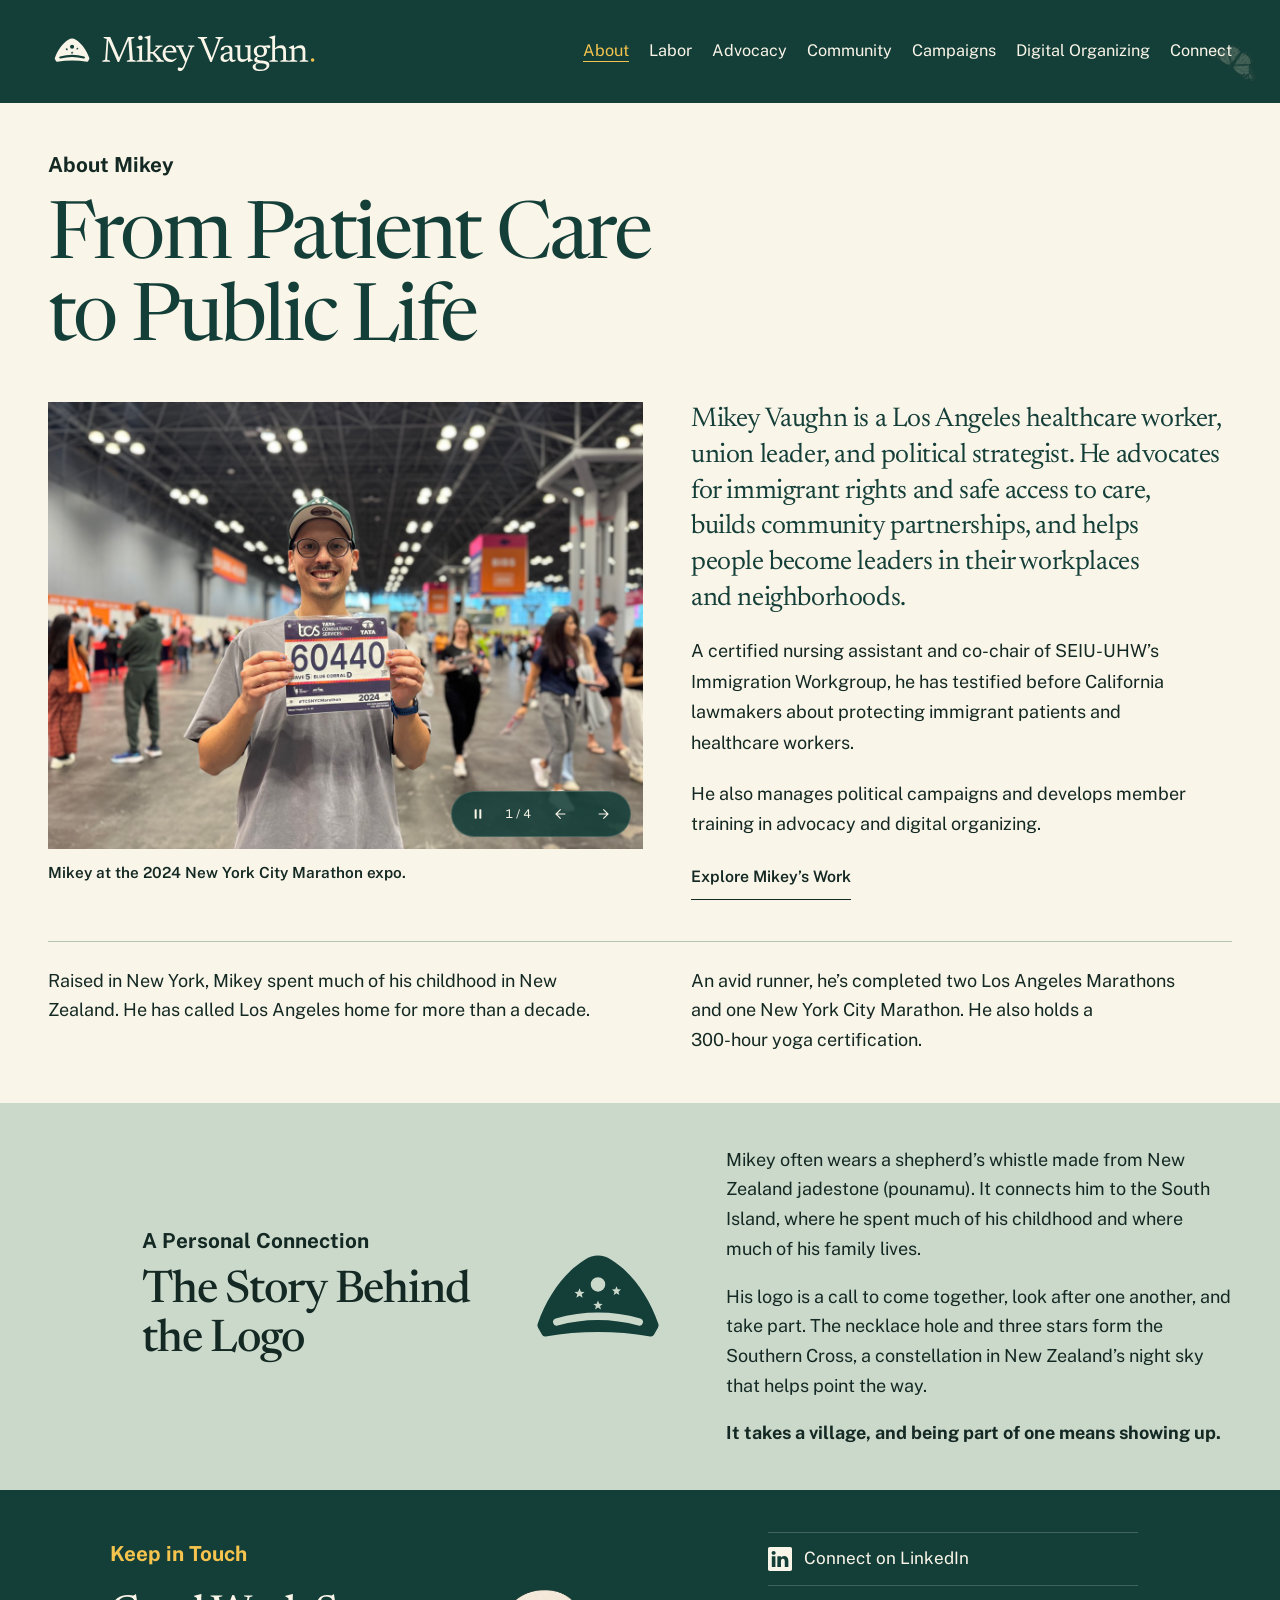
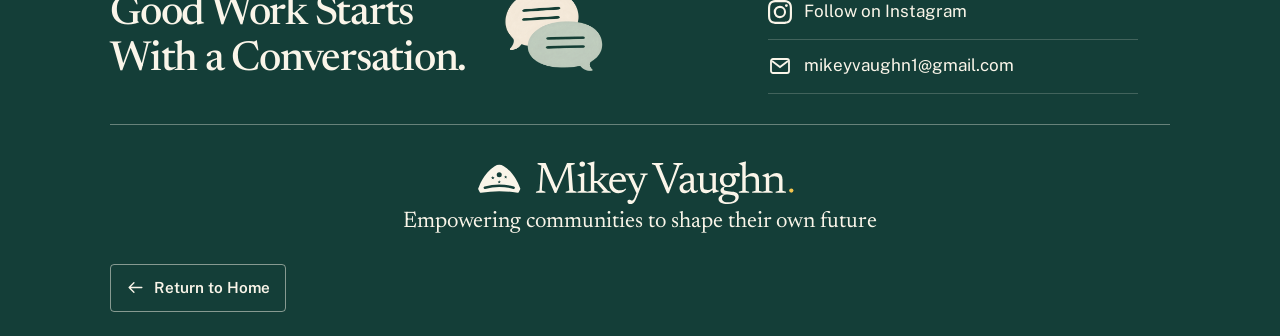
==== commit dcee4317: "Remove the mobile header butterfly and retain desktop flight" ====
--- a/about.html
+++ b/about.html
@@ -13,7 +13,7 @@
   <link rel="icon" href="favicon.svg?v=14" type="image/svg+xml">
   <link rel="stylesheet" href="hero-carousel.css?v=full-frame-12">
   <link rel="stylesheet" href="about.css?v=logo-story-mobile-6">
-  <link rel="stylesheet" href="butterfly.css?v=14">
+  <link rel="stylesheet" href="butterfly.css?v=15">
   <link rel="canonical" href="https://mikeyvaughn.github.io/about.html">
   <meta property="og:type" content="website">
   <meta property="og:site_name" content="Mikey Vaughn">
@@ -120,6 +120,6 @@
 <g class="wing-right"><g class="hindwing"><use href="#monarch-art" clip-path="url(#right-hind)"/></g><g class="forewing"><use href="#monarch-art" clip-path="url(#right-fore)"/></g></g>
 <use href="#monarch-art" clip-path="url(#monarch-center)"/>
 </svg></div></div>
-<script src="butterfly.js?v=21" defer></script>
+<script src="butterfly.js?v=22" defer></script>
 </body>
 </html>
--- a/butterfly.css
+++ b/butterfly.css
@@ -17,7 +17,7 @@
 /* Decorative layers scroll naturally with their own evergreen section. */
 :where(.header-band,.statement,.digital,.footer){position:relative}
 
-@media(max-width:760px){.header-band .brand-logo,.header-band .menu-toggle{z-index:2}}
+@media(max-width:760px){.header-band .mfv-butterfly-surface{display:none}}
 
 .mfv-butterfly .hindwing{transform-origin:100px 84px;transform:rotate(var(--hindwing-lag,0deg))}
 .mfv-butterfly .wing-right .hindwing{transform:rotate(calc(-1 * var(--hindwing-lag,0deg)))}
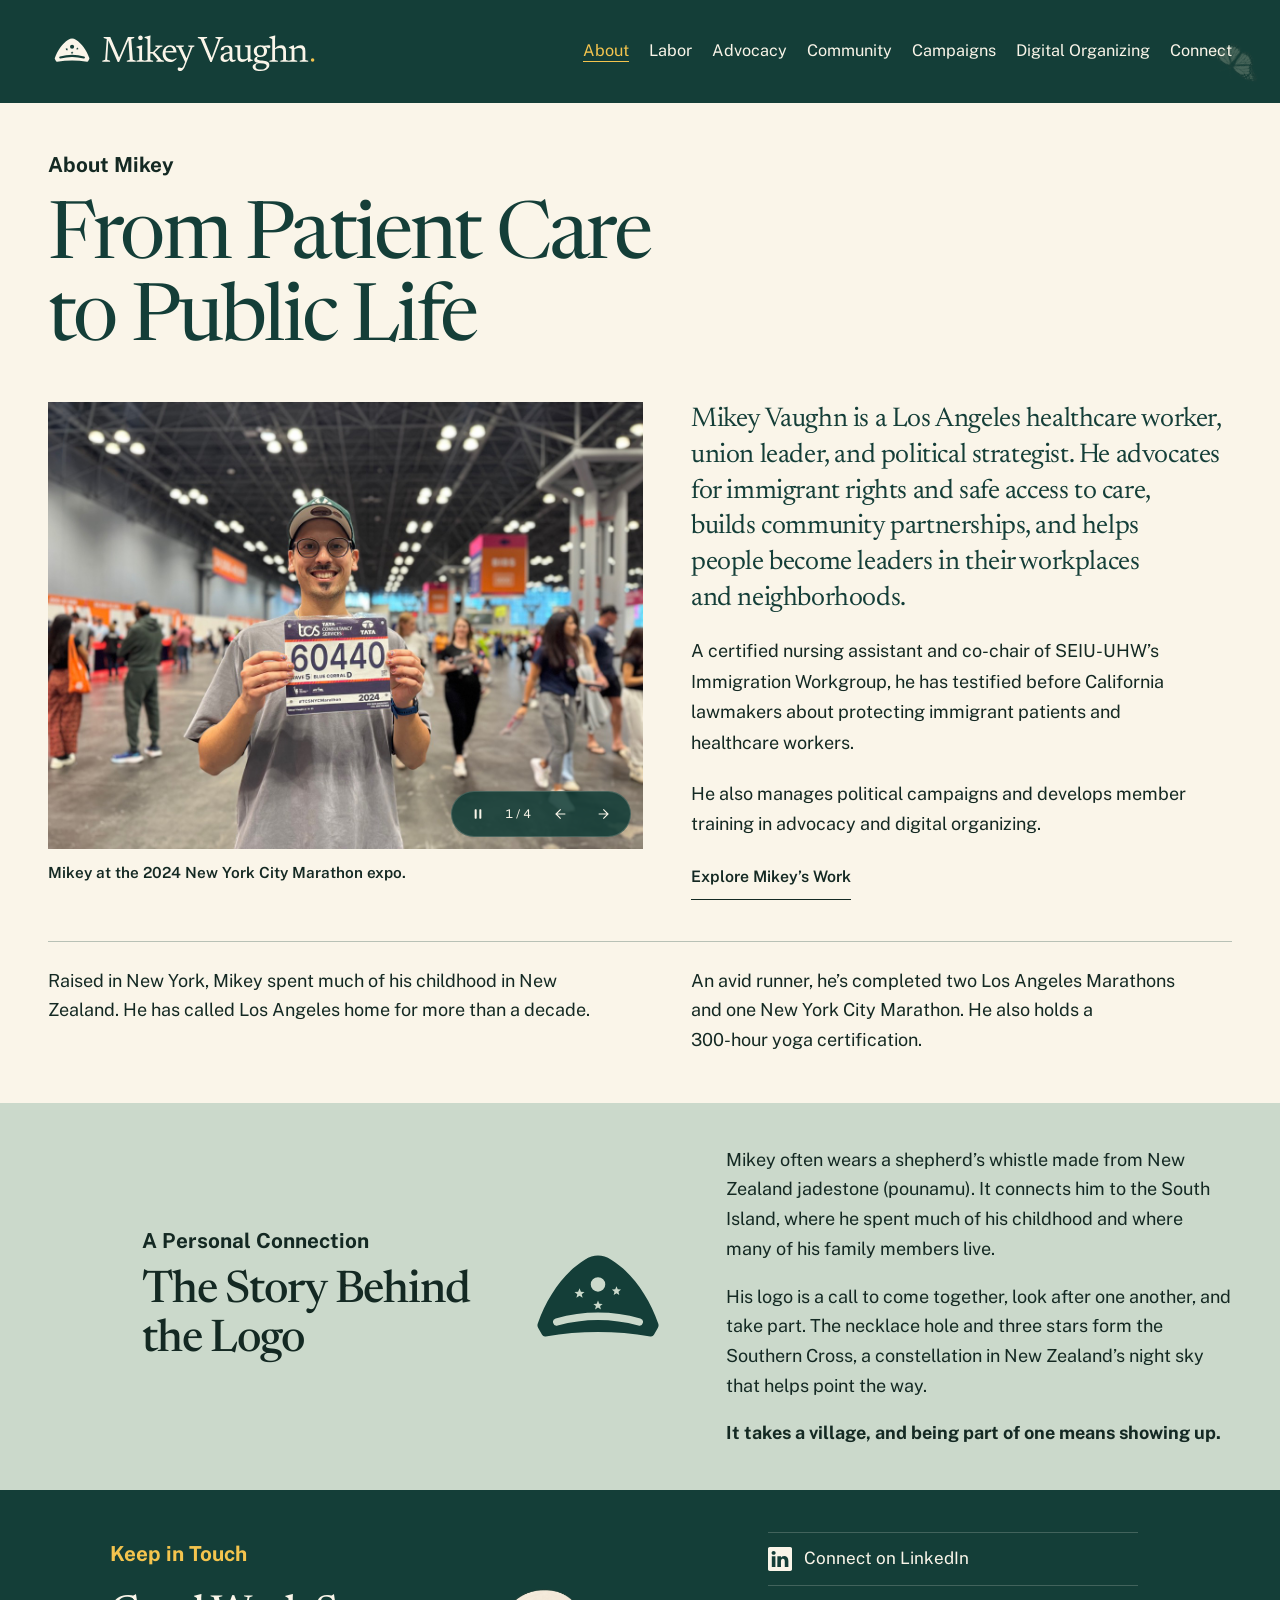
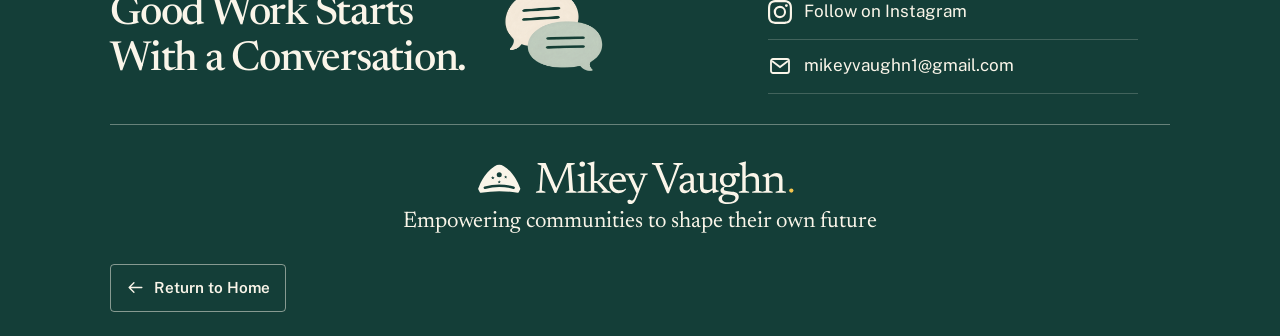
==== commit da7f6ee4: "Remove repeated wording in the logo’s South Island family connection" ====
--- a/about.html
+++ b/about.html
@@ -66,7 +66,7 @@
     </div>
     <div class="about-personal-details"><p class="about-personal">Raised in New York, Mikey spent much of his childhood in New Zealand. He has called Los Angeles home for more than a decade.</p><p>An avid runner, he’s completed two Los Angeles Marathons and one New York City Marathon. He also holds a <span class="nowrap">300-hour</span> yoga certification.</p></div>
   </section>
-  <section class="about-logo-story" aria-labelledby="logo-story-title"><div class="wrap about-story-layout"><div><div class="about-story-heading"><p class="eyebrow section-kicker">A Personal Connection</p><h2 id="logo-story-title">The Story Behind<br>the Logo</h2></div></div><svg xmlns="http://www.w3.org/2000/svg" viewBox="8 23 80 56" width="88" height="64" aria-hidden="true" focusable="false" class="about-story-symbol"><path fill="#143E38" fill-rule="evenodd" d="M11.5 67.6C17.2 51.6 27 37 40 29Q48 24 56 29C69 37 78.8 51.6 84.5 67.6Q85.05 69.1 84.15 70.55L81.9 74.55Q81.2 75.8 79.7 75.55Q48 70.2 16.3 75.55Q14.8 75.8 14.1 74.55L11.85 70.55Q10.95 69.1 11.5 67.6Z M43.6 44A4.4 4.4 0 1 0 52.4 44A4.4 4.4 0 1 0 43.6 44Z M36.800 46.300L37.628 48.361L39.843 48.511L38.139 49.935L38.681 52.089L36.800 50.908L34.919 52.089L35.461 49.935L33.757 48.511L35.972 48.361Z M59.200 45.100L59.950 46.968L61.958 47.104L60.414 48.394L60.905 50.346L59.200 49.276L57.495 50.346L57.986 48.394L56.442 47.104L58.450 46.968Z M48.000 53.700L48.776 55.632L50.853 55.773L49.255 57.108L49.763 59.127L48.000 58.020L46.237 59.127L46.745 57.108L45.147 55.773L47.224 55.632Z M22.35 64.61Q48 57.39 73.65 64.61A2.20216090 2.20216090 0 0 1 72.45 68.847694Q48 62.152306 23.55 68.847694A2.20216090 2.20216090 0 0 1 22.35 64.61Z"/></svg><div class="about-story-copy"><p>Mikey often wears a shepherd’s whistle made from New Zealand jadestone (pounamu). It connects him to the South Island, where he spent much of his childhood and where much of his family lives.</p><p>His logo is a call to come together, look after one another, and take part. The necklace hole and three stars form the Southern Cross, a constellation in New Zealand’s night sky that helps point the way.</p><p class="about-story-closing">It takes a village, and being part of one means showing up.</p></div></div></section>
+  <section class="about-logo-story" aria-labelledby="logo-story-title"><div class="wrap about-story-layout"><div><div class="about-story-heading"><p class="eyebrow section-kicker">A Personal Connection</p><h2 id="logo-story-title">The Story Behind<br>the Logo</h2></div></div><svg xmlns="http://www.w3.org/2000/svg" viewBox="8 23 80 56" width="88" height="64" aria-hidden="true" focusable="false" class="about-story-symbol"><path fill="#143E38" fill-rule="evenodd" d="M11.5 67.6C17.2 51.6 27 37 40 29Q48 24 56 29C69 37 78.8 51.6 84.5 67.6Q85.05 69.1 84.15 70.55L81.9 74.55Q81.2 75.8 79.7 75.55Q48 70.2 16.3 75.55Q14.8 75.8 14.1 74.55L11.85 70.55Q10.95 69.1 11.5 67.6Z M43.6 44A4.4 4.4 0 1 0 52.4 44A4.4 4.4 0 1 0 43.6 44Z M36.800 46.300L37.628 48.361L39.843 48.511L38.139 49.935L38.681 52.089L36.800 50.908L34.919 52.089L35.461 49.935L33.757 48.511L35.972 48.361Z M59.200 45.100L59.950 46.968L61.958 47.104L60.414 48.394L60.905 50.346L59.200 49.276L57.495 50.346L57.986 48.394L56.442 47.104L58.450 46.968Z M48.000 53.700L48.776 55.632L50.853 55.773L49.255 57.108L49.763 59.127L48.000 58.020L46.237 59.127L46.745 57.108L45.147 55.773L47.224 55.632Z M22.35 64.61Q48 57.39 73.65 64.61A2.20216090 2.20216090 0 0 1 72.45 68.847694Q48 62.152306 23.55 68.847694A2.20216090 2.20216090 0 0 1 22.35 64.61Z"/></svg><div class="about-story-copy"><p>Mikey often wears a shepherd’s whistle made from New Zealand jadestone (pounamu). It connects him to the South Island, where he spent much of his childhood and where many of his family members live.</p><p>His logo is a call to come together, look after one another, and take part. The necklace hole and three stars form the Southern Cross, a constellation in New Zealand’s night sky that helps point the way.</p><p class="about-story-closing">It takes a village, and being part of one means showing up.</p></div></div></section>
     <footer id="connect" class="footer">
       <div class="wrap"><div class="footer-main"><div><p class="eyebrow section-kicker">Keep in Touch</p><div class="conversation-heading"><h2>Good Work Starts<br>With a Conversation.</h2><img src="assets/painted-conversation.png?v=painted-8" alt="" aria-hidden="true" width="960" height="720" loading="lazy"></div></div><div class="footer-links"><a href="https://www.linkedin.com/in/mikey-vaughn-5b9061a8/" target="_blank" rel="noopener noreferrer"><svg class="social-icon" viewBox="0 0 16 16" fill="currentColor" aria-hidden="true" focusable="false">
   <path d="M0 1.146C0 .513.526 0 1.175 0h13.65C15.474 0 16 .513 16 1.146v13.708c0 .633-.526 1.146-1.175 1.146H1.175C.526 16 0 15.487 0 14.854zm4.943 12.248V6.169H2.542v7.225zm-1.2-8.212c.837 0 1.358-.554 1.358-1.248-.015-.709-.52-1.248-1.342-1.248S2.4 3.226 2.4 3.934c0 .694.521 1.248 1.327 1.248zm4.908 8.212V9.359c0-.216.016-.432.08-.586.173-.431.568-.878 1.232-.878.869 0 1.216.662 1.216 1.634v3.865h2.401V9.25c0-2.22-1.184-3.252-2.764-3.252-1.274 0-1.845.7-2.165 1.193v.025h-.016l.016-.025V6.169h-2.4c.03.678 0 7.225 0 7.225z"/>
--- a/styles.css
+++ b/styles.css
@@ -688,3 +688,10 @@
 .campaign-note{align-items:start}
 .campaign-note-heading{font-family:var(--serif);font-size:clamp(1.45rem,2.3vw,1.75rem);font-weight:500;line-height:1.18;letter-spacing:-.012em;margin:0;max-width:20ch;color:var(--pine)}
 @media(max-width:760px){.campaign .campaign-owner{font-size:1rem}.campaign p.campaign-role-title{font-size:1.5rem;margin-bottom:18px}.campaign-note-heading{font-size:1.5rem;max-width:25ch}.campaign-note{gap:14px}}
+
+/* Shared campaign work: separate organizing and communications into readable paragraphs. */
+.campaign-note{grid-template-columns:minmax(230px,280px) minmax(0,1fr);column-gap:24px;padding-top:28px}
+.campaign-note-copy{max-width:66ch}
+.campaign-note .campaign-note-copy p{max-width:none;line-height:1.8}
+.campaign-note-copy p+p{margin-top:18px}
+@media(max-width:760px){.campaign-note{grid-template-columns:1fr;row-gap:12px}.campaign-note-copy p+p{margin-top:16px}}
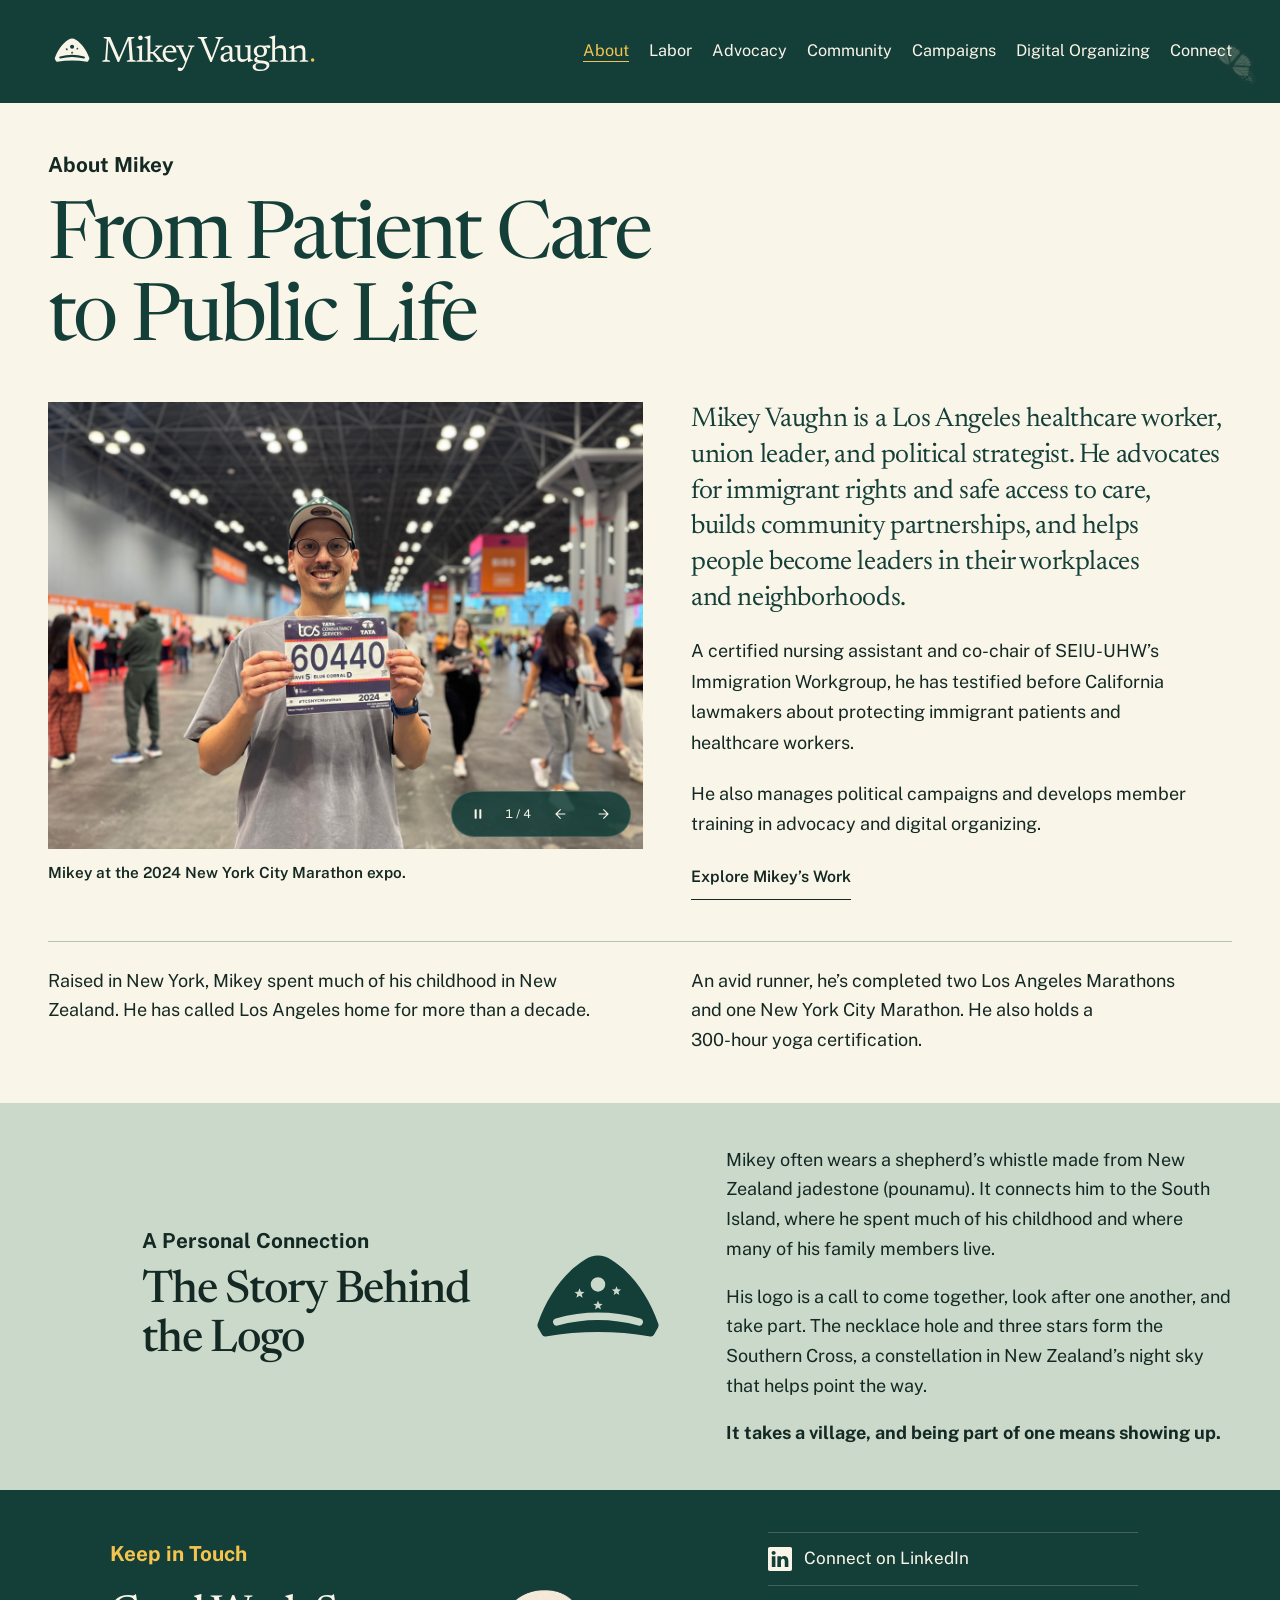
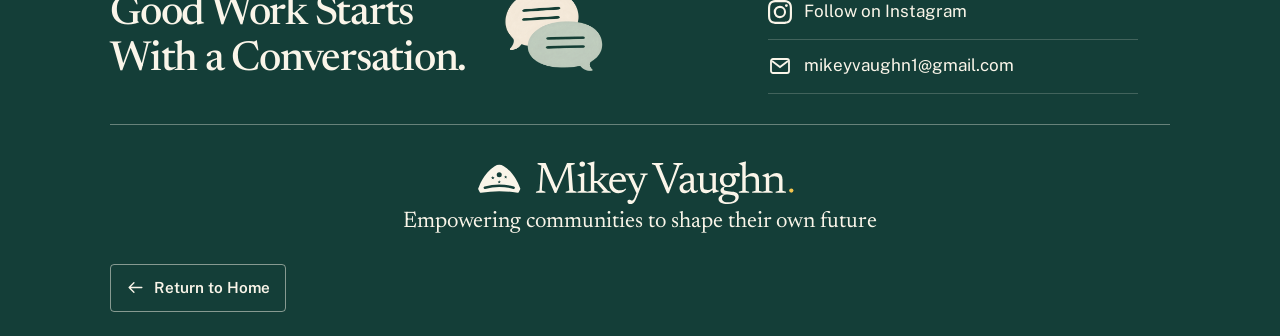
==== commit fbb841c7: "Reveal natural monarch colors on desktop pointer hover and return to cream" ====
--- a/about.html
+++ b/about.html
@@ -13,7 +13,7 @@
   <link rel="icon" href="favicon.svg?v=14" type="image/svg+xml">
   <link rel="stylesheet" href="hero-carousel.css?v=full-frame-12">
   <link rel="stylesheet" href="about.css?v=logo-story-mobile-6">
-  <link rel="stylesheet" href="butterfly.css?v=15">
+  <link rel="stylesheet" href="butterfly.css?v=16">
   <link rel="canonical" href="https://mikeyvaughn.github.io/about.html">
   <meta property="og:type" content="website">
   <meta property="og:site_name" content="Mikey Vaughn">
@@ -120,6 +120,6 @@
 <g class="wing-right"><g class="hindwing"><use href="#monarch-art" clip-path="url(#right-hind)"/></g><g class="forewing"><use href="#monarch-art" clip-path="url(#right-fore)"/></g></g>
 <use href="#monarch-art" clip-path="url(#monarch-center)"/>
 </svg></div></div>
-<script src="butterfly.js?v=22" defer></script>
+<script src="butterfly.js?v=23" defer></script>
 </body>
 </html>
--- a/butterfly.css
+++ b/butterfly.css
@@ -8,10 +8,10 @@
 body:has(.masthead.menu-open) .mfv-butterfly-surface{visibility:hidden}
 @media(prefers-reduced-motion:reduce){.mfv-butterfly{display:none}}
 
-.mfv-butterfly.is-visible{opacity:.34}
+.mfv-butterfly.is-visible{opacity:calc(.34 + .66 * var(--color-reveal,0))}
 
 .mfv-butterfly-surface{position:absolute;inset:0;z-index:1;pointer-events:none;overflow:hidden}
-.mfv-butterfly.on-header.is-visible{opacity:.22}
+.mfv-butterfly.on-header.is-visible{opacity:calc(.22 + .78 * var(--color-reveal,0))}
 
 
 /* Decorative layers scroll naturally with their own evergreen section. */
@@ -30,3 +30,9 @@
 .header-band nav{position:relative;z-index:2}
 
 @media(min-width:761px){.header-band .brand-logo{position:relative;z-index:2}}
+
+/* Desktop pointer proximity reveals the original drawing in monarch colors without intercepting links. */
+.mfv-butterfly .monarch-color{opacity:var(--color-reveal,0)}
+.mfv-butterfly .monarch-cream{opacity:calc(1 - var(--color-reveal,0))}
+
+.mfv-butterfly.is-color-active{transition:opacity .12s ease}
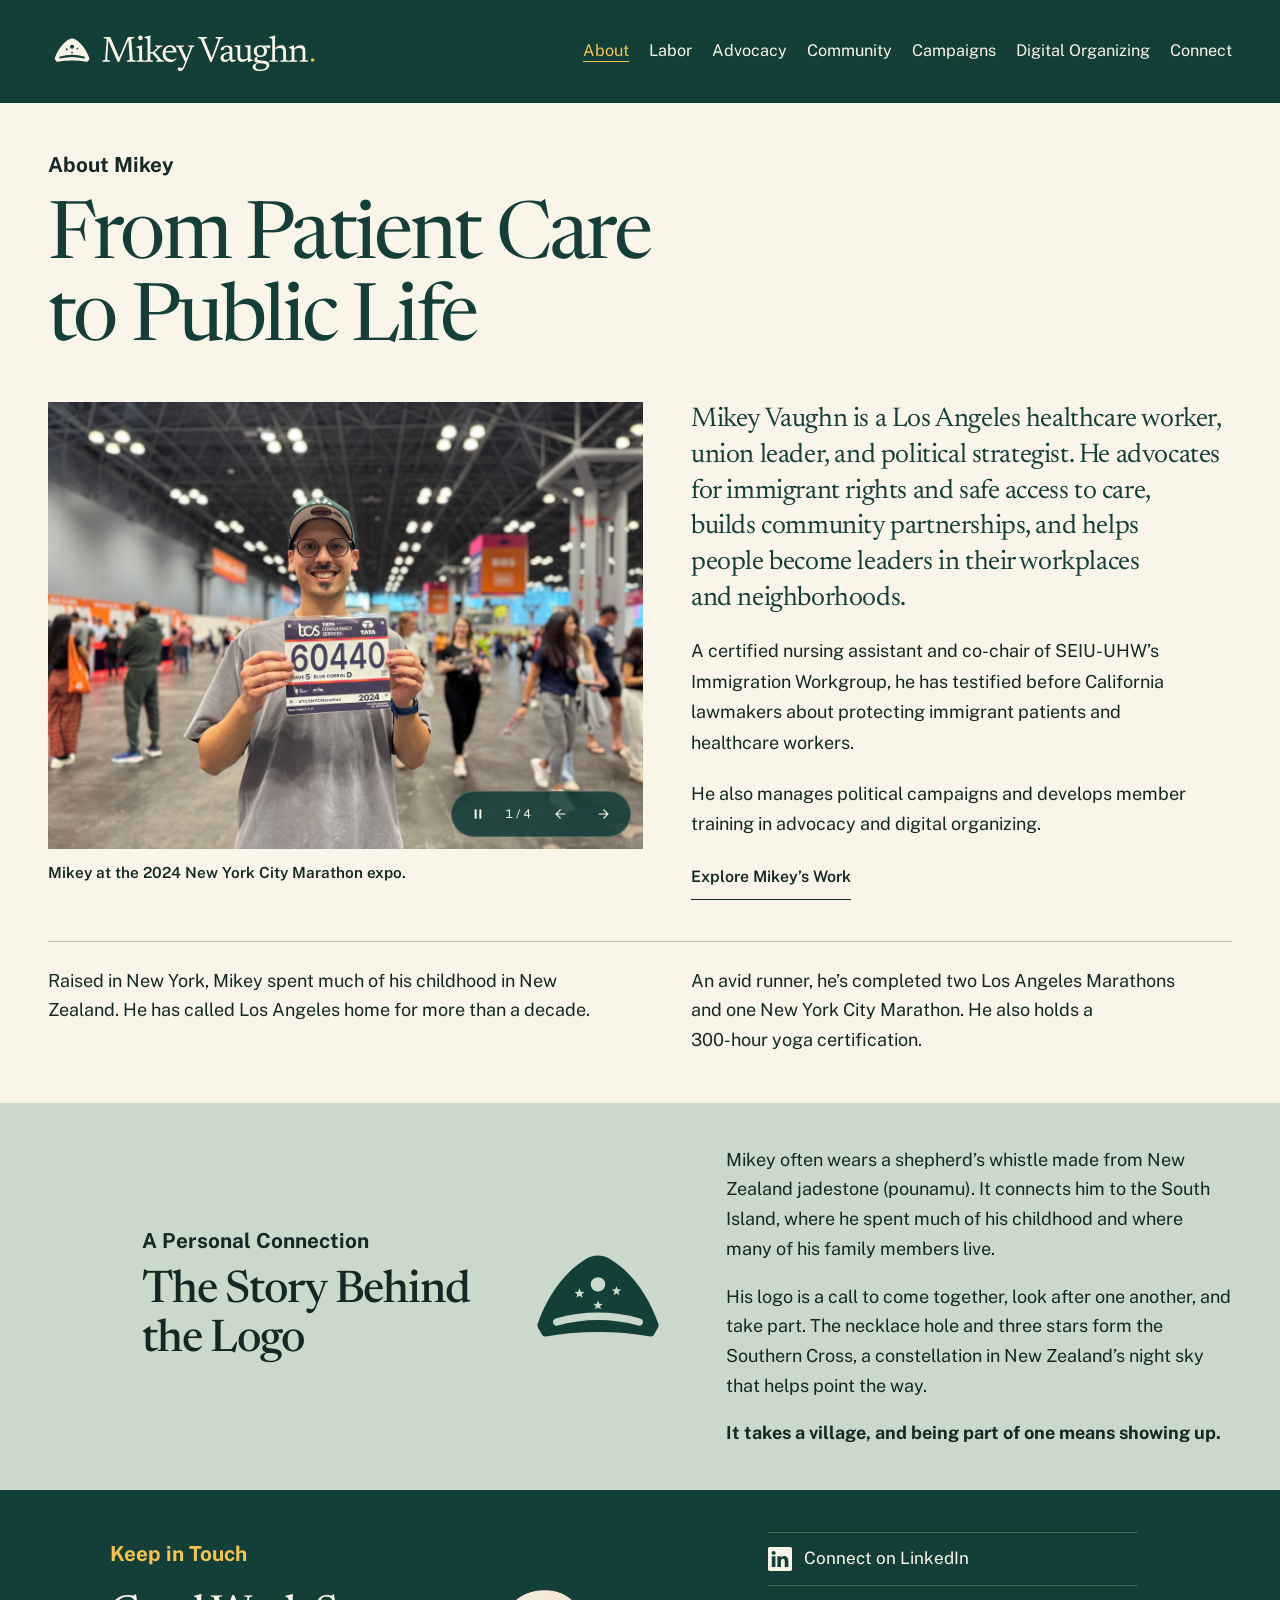
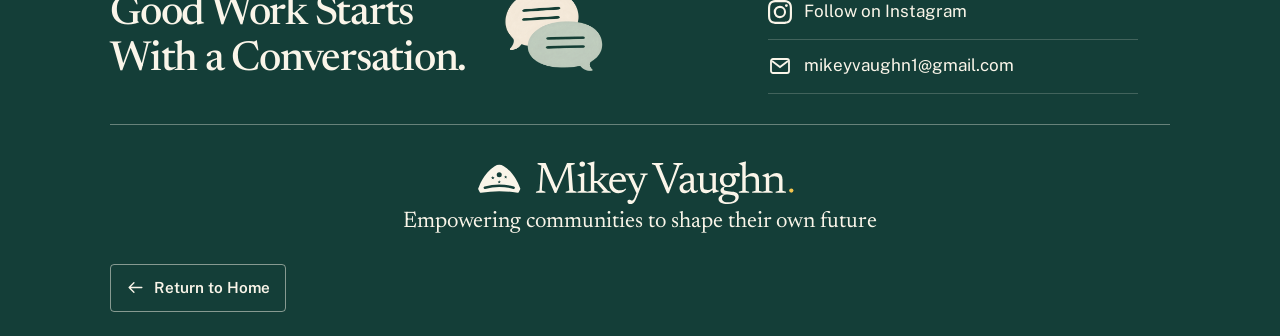
==== commit 23e1624c: "Restore cream monarch as the default and show color only while hovered" ====
--- a/about.html
+++ b/about.html
@@ -13,7 +13,7 @@
   <link rel="icon" href="favicon.svg?v=14" type="image/svg+xml">
   <link rel="stylesheet" href="hero-carousel.css?v=full-frame-12">
   <link rel="stylesheet" href="about.css?v=logo-story-mobile-6">
-  <link rel="stylesheet" href="butterfly.css?v=16">
+  <link rel="stylesheet" href="butterfly.css?v=17">
   <link rel="canonical" href="https://mikeyvaughn.github.io/about.html">
   <meta property="og:type" content="website">
   <meta property="og:site_name" content="Mikey Vaughn">
@@ -120,6 +120,6 @@
 <g class="wing-right"><g class="hindwing"><use href="#monarch-art" clip-path="url(#right-hind)"/></g><g class="forewing"><use href="#monarch-art" clip-path="url(#right-fore)"/></g></g>
 <use href="#monarch-art" clip-path="url(#monarch-center)"/>
 </svg></div></div>
-<script src="butterfly.js?v=23" defer></script>
+<script src="butterfly.js?v=24" defer></script>
 </body>
 </html>
--- a/butterfly.css
+++ b/butterfly.css
@@ -32,7 +32,5 @@
 @media(min-width:761px){.header-band .brand-logo{position:relative;z-index:2}}
 
 /* Desktop pointer proximity reveals the original drawing in monarch colors without intercepting links. */
-.mfv-butterfly .monarch-color{opacity:var(--color-reveal,0)}
-.mfv-butterfly .monarch-cream{opacity:calc(1 - var(--color-reveal,0))}
 
 .mfv-butterfly.is-color-active{transition:opacity .12s ease}
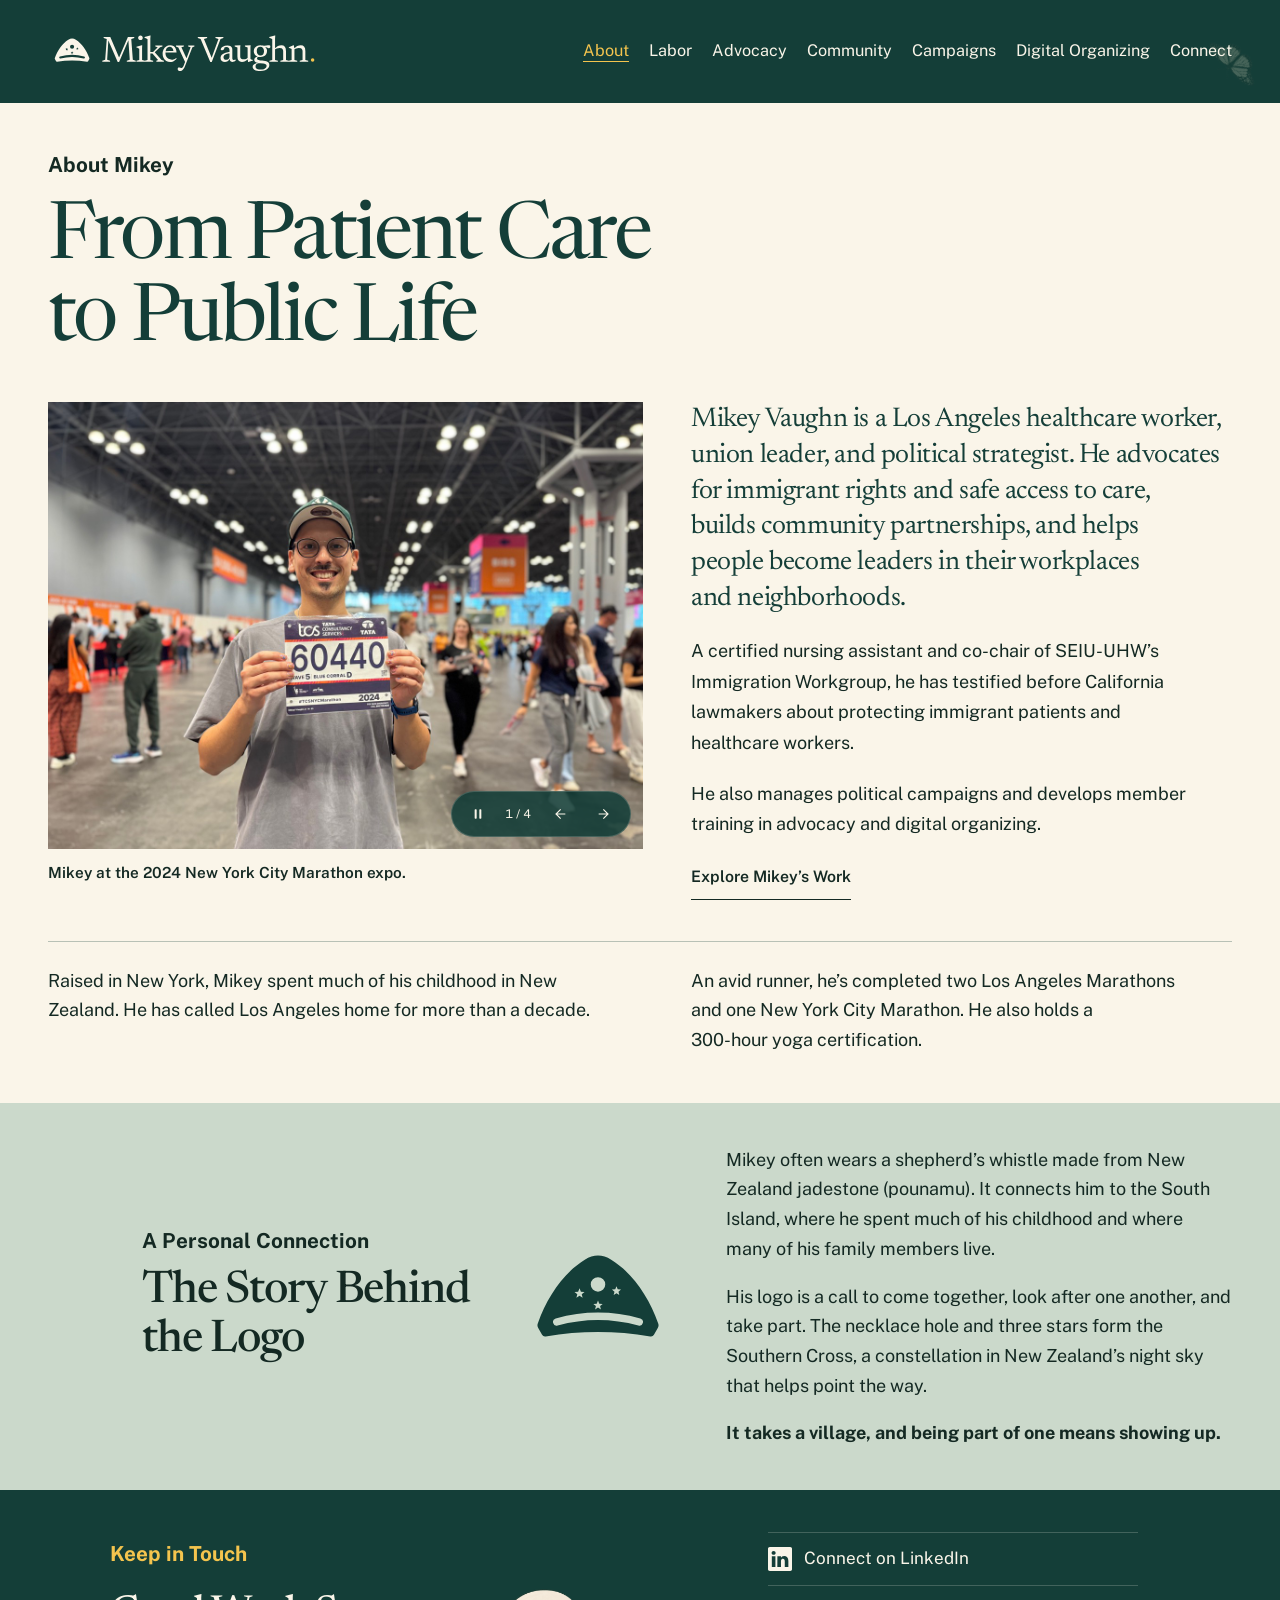
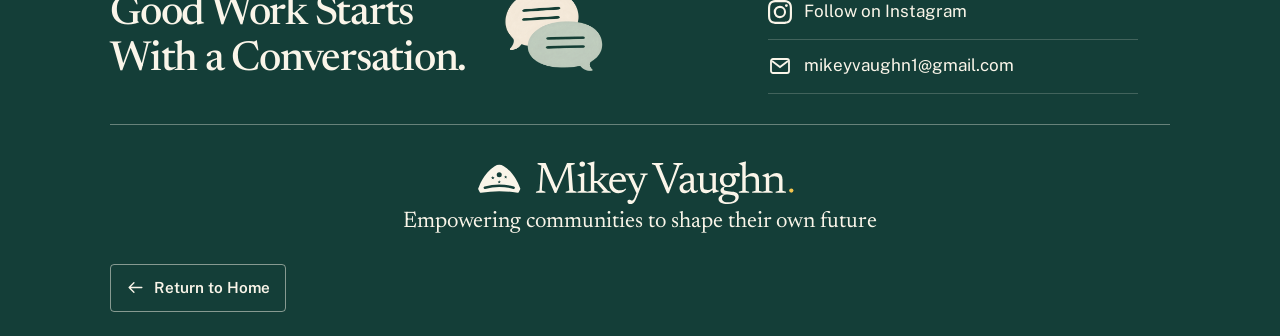
==== commit f77dcd7e: "Use the matte textured hover monarch while preserving the cream default" ====
--- a/about.html
+++ b/about.html
@@ -120,6 +120,6 @@
 <g class="wing-right"><g class="hindwing"><use href="#monarch-art" clip-path="url(#right-hind)"/></g><g class="forewing"><use href="#monarch-art" clip-path="url(#right-fore)"/></g></g>
 <use href="#monarch-art" clip-path="url(#monarch-center)"/>
 </svg></div></div>
-<script src="butterfly.js?v=24" defer></script>
+<script src="butterfly.js?v=25" defer></script>
 </body>
 </html>
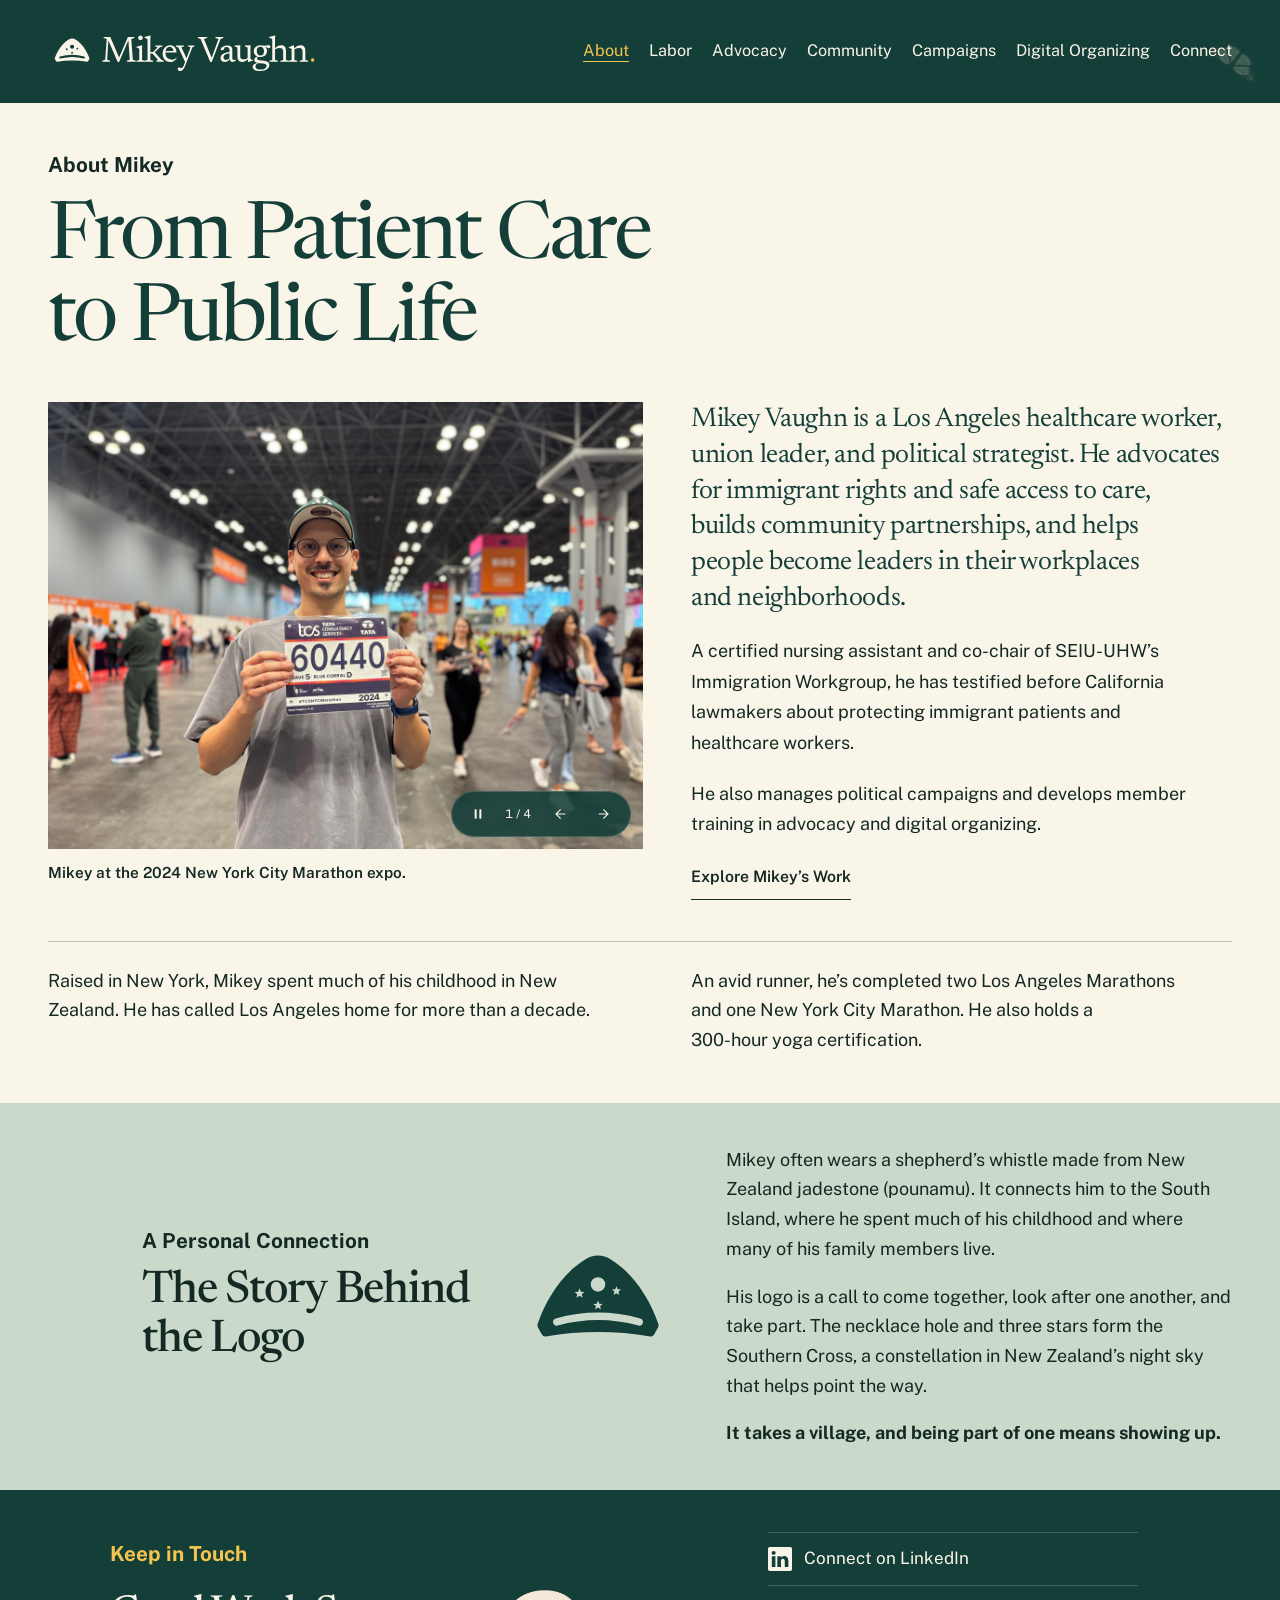
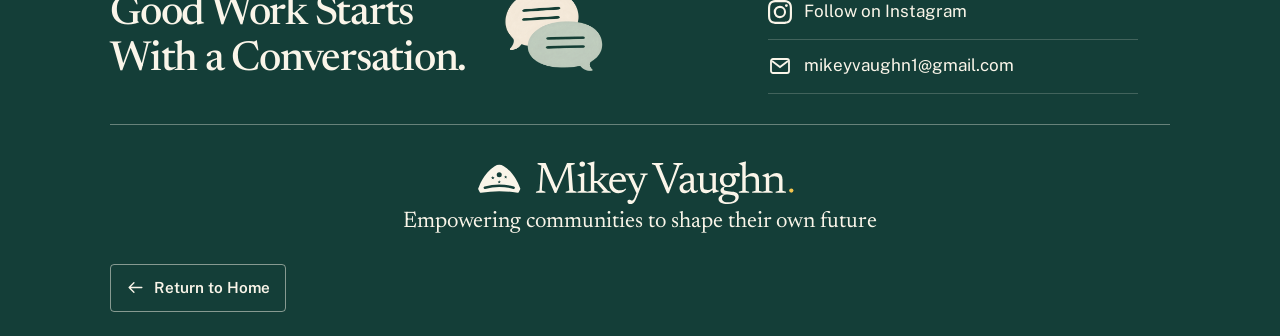
==== commit 14aadc99: "Shorten butterfly return pauses to three to four seconds without changing flight speed" ====
--- a/about.html
+++ b/about.html
@@ -120,6 +120,6 @@
 <g class="wing-right"><g class="hindwing"><use href="#monarch-art" clip-path="url(#right-hind)"/></g><g class="forewing"><use href="#monarch-art" clip-path="url(#right-fore)"/></g></g>
 <use href="#monarch-art" clip-path="url(#monarch-center)"/>
 </svg></div></div>
-<script src="butterfly.js?v=25" defer></script>
+<script src="butterfly.js?v=26" defer></script>
 </body>
 </html>
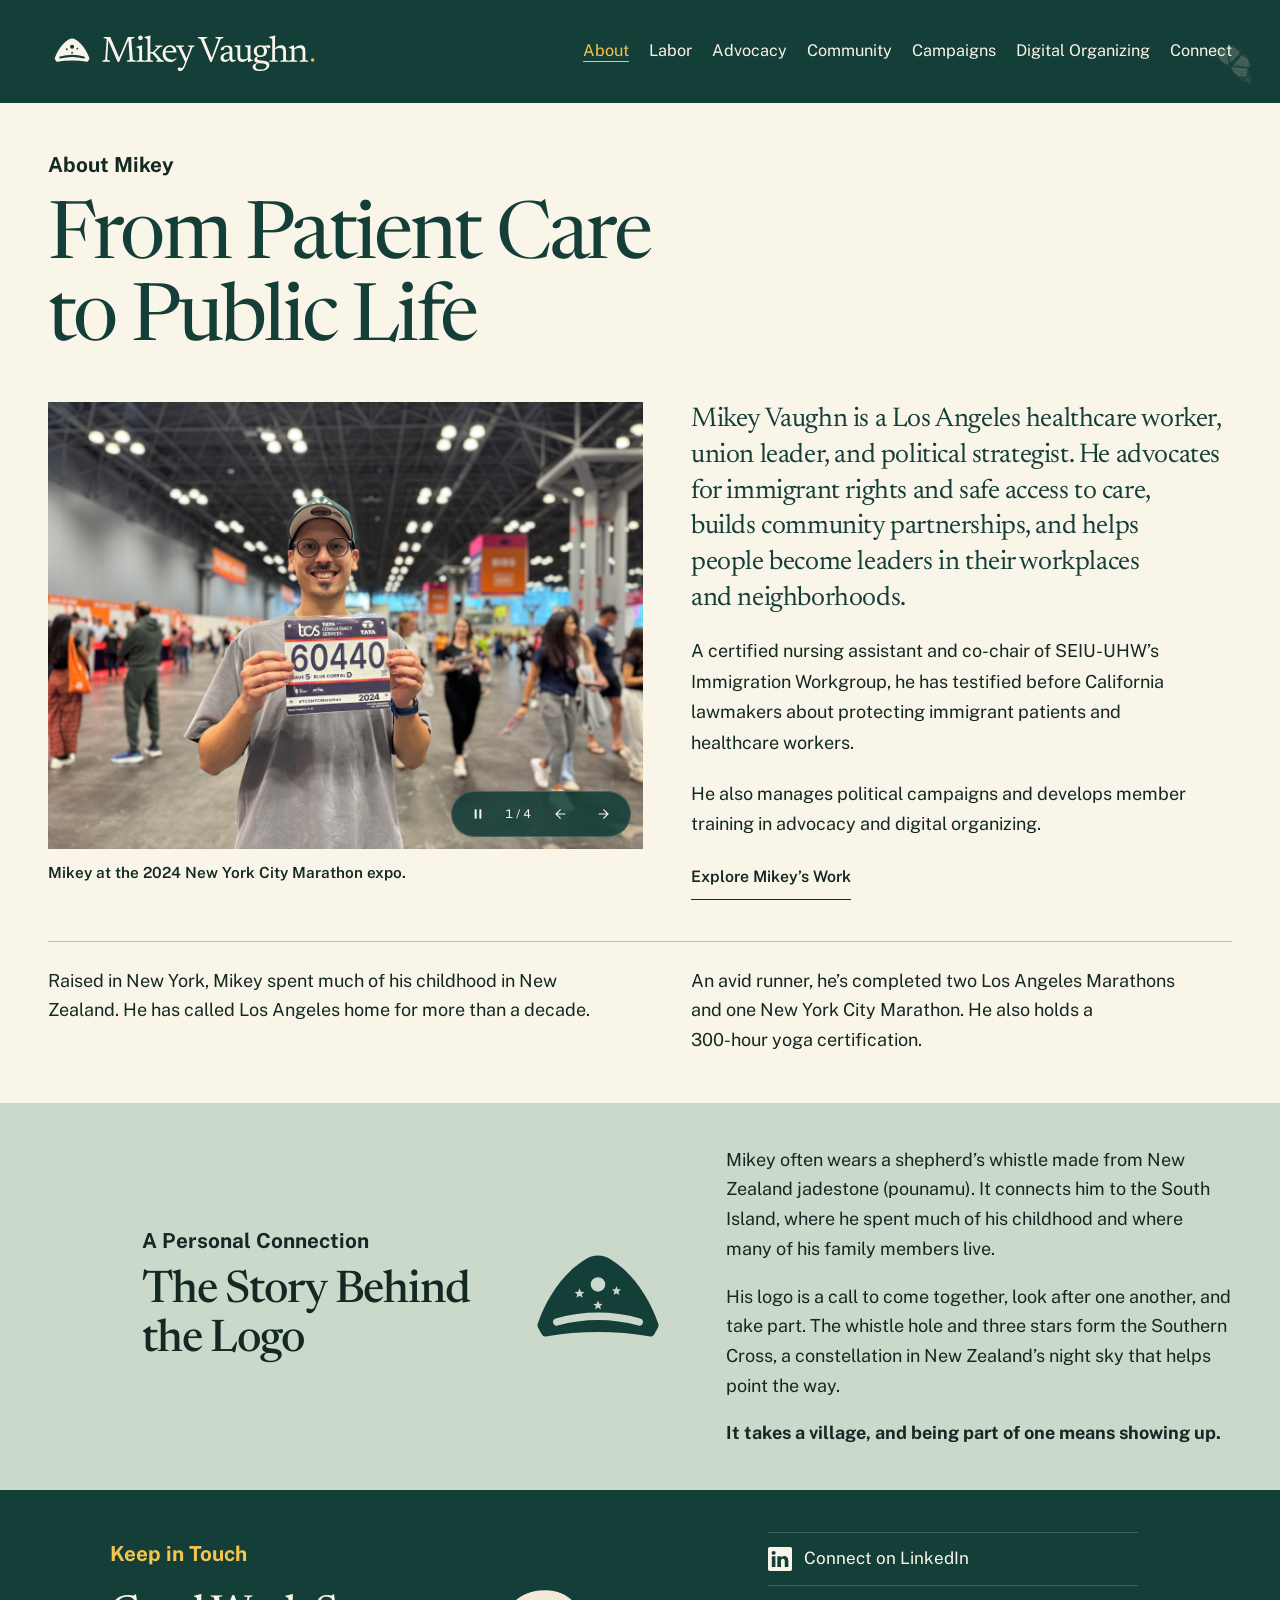
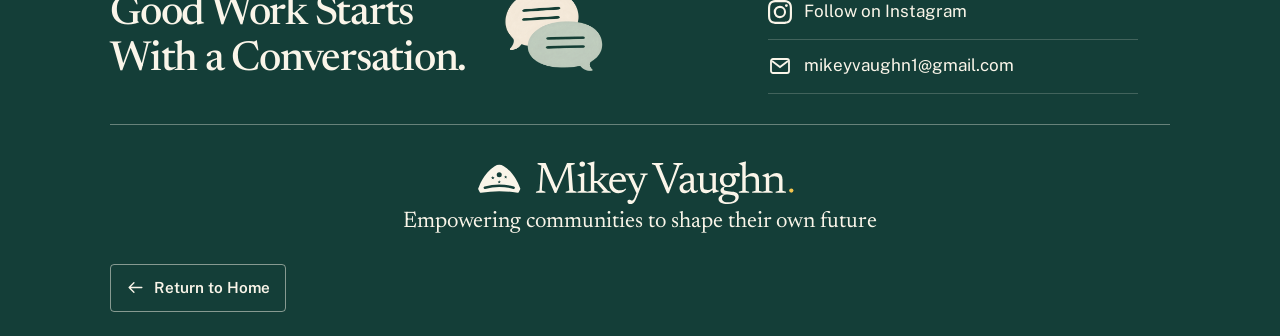
==== commit 37000b74: "Correct the logo story to refer to the whistle hole" ====
--- a/about.html
+++ b/about.html
@@ -66,7 +66,7 @@
     </div>
     <div class="about-personal-details"><p class="about-personal">Raised in New York, Mikey spent much of his childhood in New Zealand. He has called Los Angeles home for more than a decade.</p><p>An avid runner, he’s completed two Los Angeles Marathons and one New York City Marathon. He also holds a <span class="nowrap">300-hour</span> yoga certification.</p></div>
   </section>
-  <section class="about-logo-story" aria-labelledby="logo-story-title"><div class="wrap about-story-layout"><div><div class="about-story-heading"><p class="eyebrow section-kicker">A Personal Connection</p><h2 id="logo-story-title">The Story Behind<br>the Logo</h2></div></div><svg xmlns="http://www.w3.org/2000/svg" viewBox="8 23 80 56" width="88" height="64" aria-hidden="true" focusable="false" class="about-story-symbol"><path fill="#143E38" fill-rule="evenodd" d="M11.5 67.6C17.2 51.6 27 37 40 29Q48 24 56 29C69 37 78.8 51.6 84.5 67.6Q85.05 69.1 84.15 70.55L81.9 74.55Q81.2 75.8 79.7 75.55Q48 70.2 16.3 75.55Q14.8 75.8 14.1 74.55L11.85 70.55Q10.95 69.1 11.5 67.6Z M43.6 44A4.4 4.4 0 1 0 52.4 44A4.4 4.4 0 1 0 43.6 44Z M36.800 46.300L37.628 48.361L39.843 48.511L38.139 49.935L38.681 52.089L36.800 50.908L34.919 52.089L35.461 49.935L33.757 48.511L35.972 48.361Z M59.200 45.100L59.950 46.968L61.958 47.104L60.414 48.394L60.905 50.346L59.200 49.276L57.495 50.346L57.986 48.394L56.442 47.104L58.450 46.968Z M48.000 53.700L48.776 55.632L50.853 55.773L49.255 57.108L49.763 59.127L48.000 58.020L46.237 59.127L46.745 57.108L45.147 55.773L47.224 55.632Z M22.35 64.61Q48 57.39 73.65 64.61A2.20216090 2.20216090 0 0 1 72.45 68.847694Q48 62.152306 23.55 68.847694A2.20216090 2.20216090 0 0 1 22.35 64.61Z"/></svg><div class="about-story-copy"><p>Mikey often wears a shepherd’s whistle made from New Zealand jadestone (pounamu). It connects him to the South Island, where he spent much of his childhood and where many of his family members live.</p><p>His logo is a call to come together, look after one another, and take part. The necklace hole and three stars form the Southern Cross, a constellation in New Zealand’s night sky that helps point the way.</p><p class="about-story-closing">It takes a village, and being part of one means showing up.</p></div></div></section>
+  <section class="about-logo-story" aria-labelledby="logo-story-title"><div class="wrap about-story-layout"><div><div class="about-story-heading"><p class="eyebrow section-kicker">A Personal Connection</p><h2 id="logo-story-title">The Story Behind<br>the Logo</h2></div></div><svg xmlns="http://www.w3.org/2000/svg" viewBox="8 23 80 56" width="88" height="64" aria-hidden="true" focusable="false" class="about-story-symbol"><path fill="#143E38" fill-rule="evenodd" d="M11.5 67.6C17.2 51.6 27 37 40 29Q48 24 56 29C69 37 78.8 51.6 84.5 67.6Q85.05 69.1 84.15 70.55L81.9 74.55Q81.2 75.8 79.7 75.55Q48 70.2 16.3 75.55Q14.8 75.8 14.1 74.55L11.85 70.55Q10.95 69.1 11.5 67.6Z M43.6 44A4.4 4.4 0 1 0 52.4 44A4.4 4.4 0 1 0 43.6 44Z M36.800 46.300L37.628 48.361L39.843 48.511L38.139 49.935L38.681 52.089L36.800 50.908L34.919 52.089L35.461 49.935L33.757 48.511L35.972 48.361Z M59.200 45.100L59.950 46.968L61.958 47.104L60.414 48.394L60.905 50.346L59.200 49.276L57.495 50.346L57.986 48.394L56.442 47.104L58.450 46.968Z M48.000 53.700L48.776 55.632L50.853 55.773L49.255 57.108L49.763 59.127L48.000 58.020L46.237 59.127L46.745 57.108L45.147 55.773L47.224 55.632Z M22.35 64.61Q48 57.39 73.65 64.61A2.20216090 2.20216090 0 0 1 72.45 68.847694Q48 62.152306 23.55 68.847694A2.20216090 2.20216090 0 0 1 22.35 64.61Z"/></svg><div class="about-story-copy"><p>Mikey often wears a shepherd’s whistle made from New Zealand jadestone (pounamu). It connects him to the South Island, where he spent much of his childhood and where many of his family members live.</p><p>His logo is a call to come together, look after one another, and take part. The whistle hole and three stars form the Southern Cross, a constellation in New Zealand’s night sky that helps point the way.</p><p class="about-story-closing">It takes a village, and being part of one means showing up.</p></div></div></section>
     <footer id="connect" class="footer">
       <div class="wrap"><div class="footer-main"><div><p class="eyebrow section-kicker">Keep in Touch</p><div class="conversation-heading"><h2>Good Work Starts<br>With a Conversation.</h2><img src="assets/painted-conversation.png?v=painted-8" alt="" aria-hidden="true" width="960" height="720" loading="lazy"></div></div><div class="footer-links"><a href="https://www.linkedin.com/in/mikey-vaughn-5b9061a8/" target="_blank" rel="noopener noreferrer"><svg class="social-icon" viewBox="0 0 16 16" fill="currentColor" aria-hidden="true" focusable="false">
   <path d="M0 1.146C0 .513.526 0 1.175 0h13.65C15.474 0 16 .513 16 1.146v13.708c0 .633-.526 1.146-1.175 1.146H1.175C.526 16 0 15.487 0 14.854zm4.943 12.248V6.169H2.542v7.225zm-1.2-8.212c.837 0 1.358-.554 1.358-1.248-.015-.709-.52-1.248-1.342-1.248S2.4 3.226 2.4 3.934c0 .694.521 1.248 1.327 1.248zm4.908 8.212V9.359c0-.216.016-.432.08-.586.173-.431.568-.878 1.232-.878.869 0 1.216.662 1.216 1.634v3.865h2.401V9.25c0-2.22-1.184-3.252-2.764-3.252-1.274 0-1.845.7-2.165 1.193v.025h-.016l.016-.025V6.169h-2.4c.03.678 0 7.225 0 7.225z"/>
